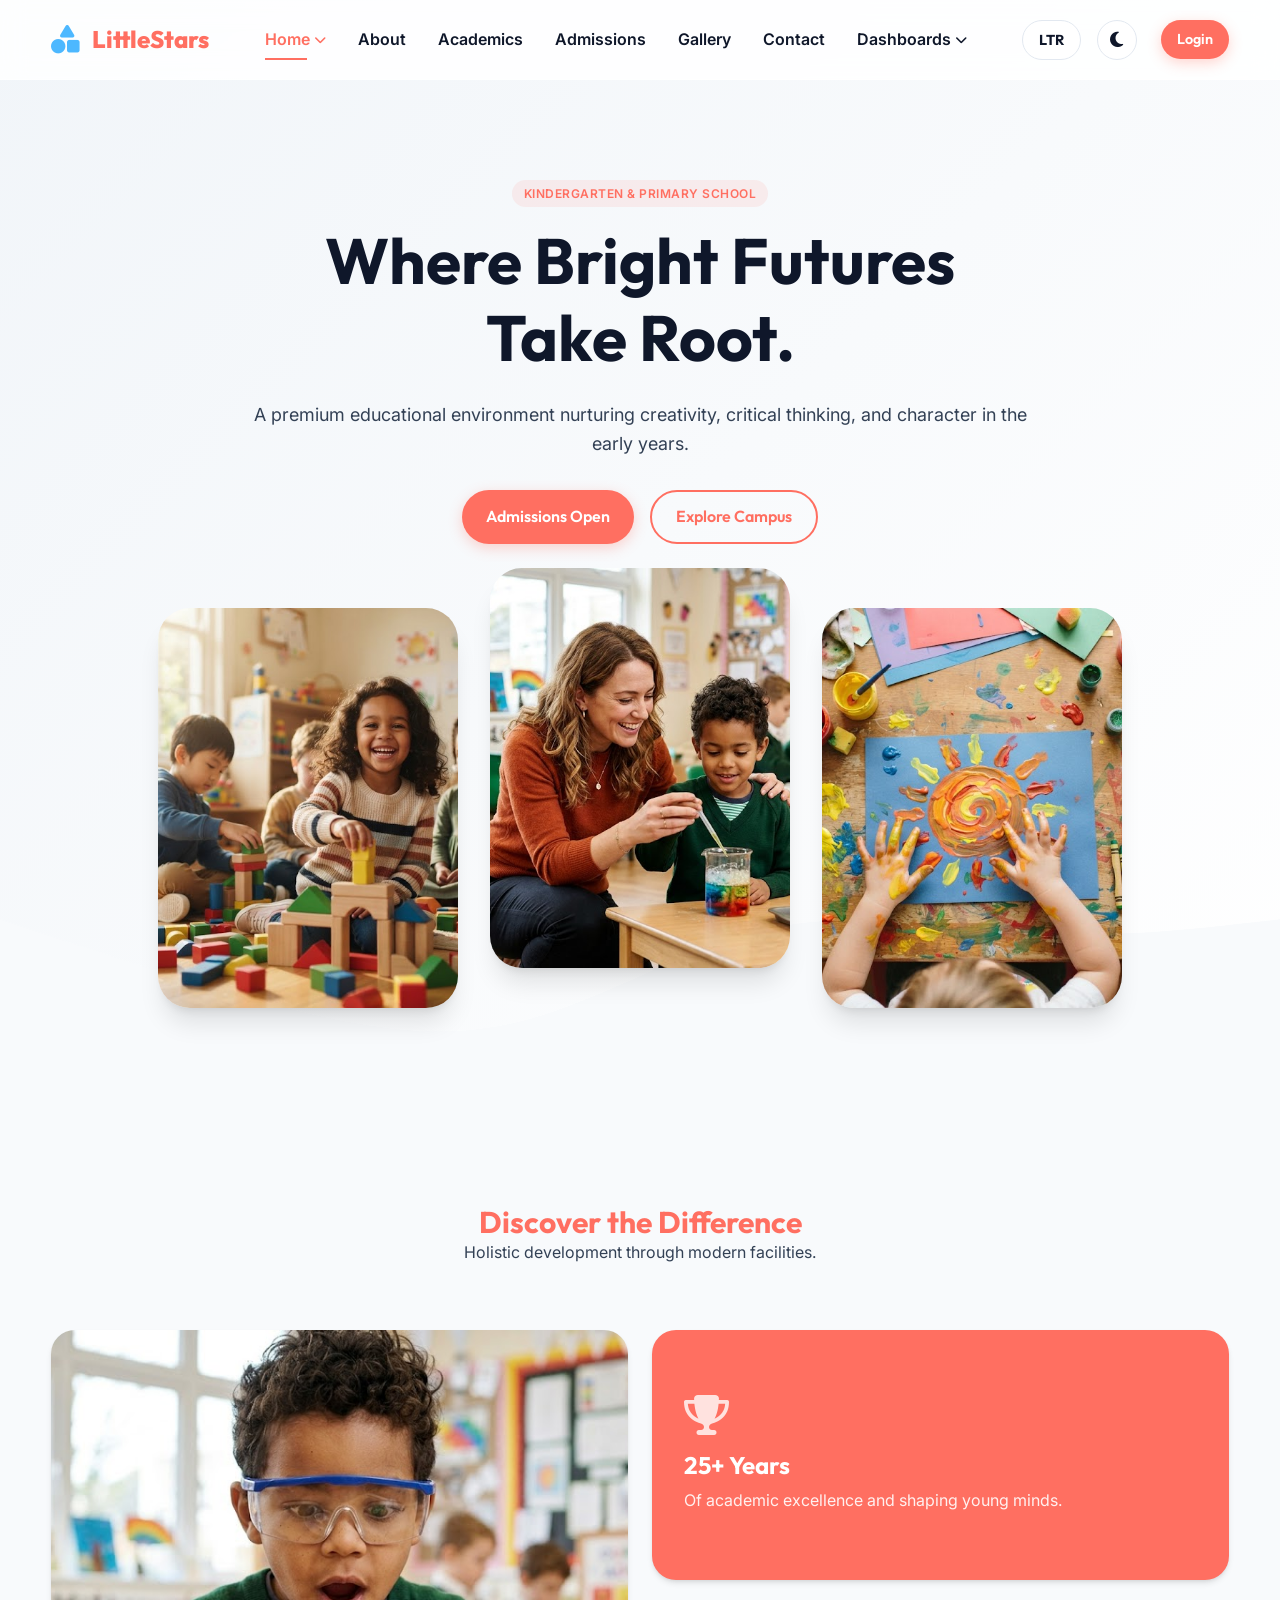
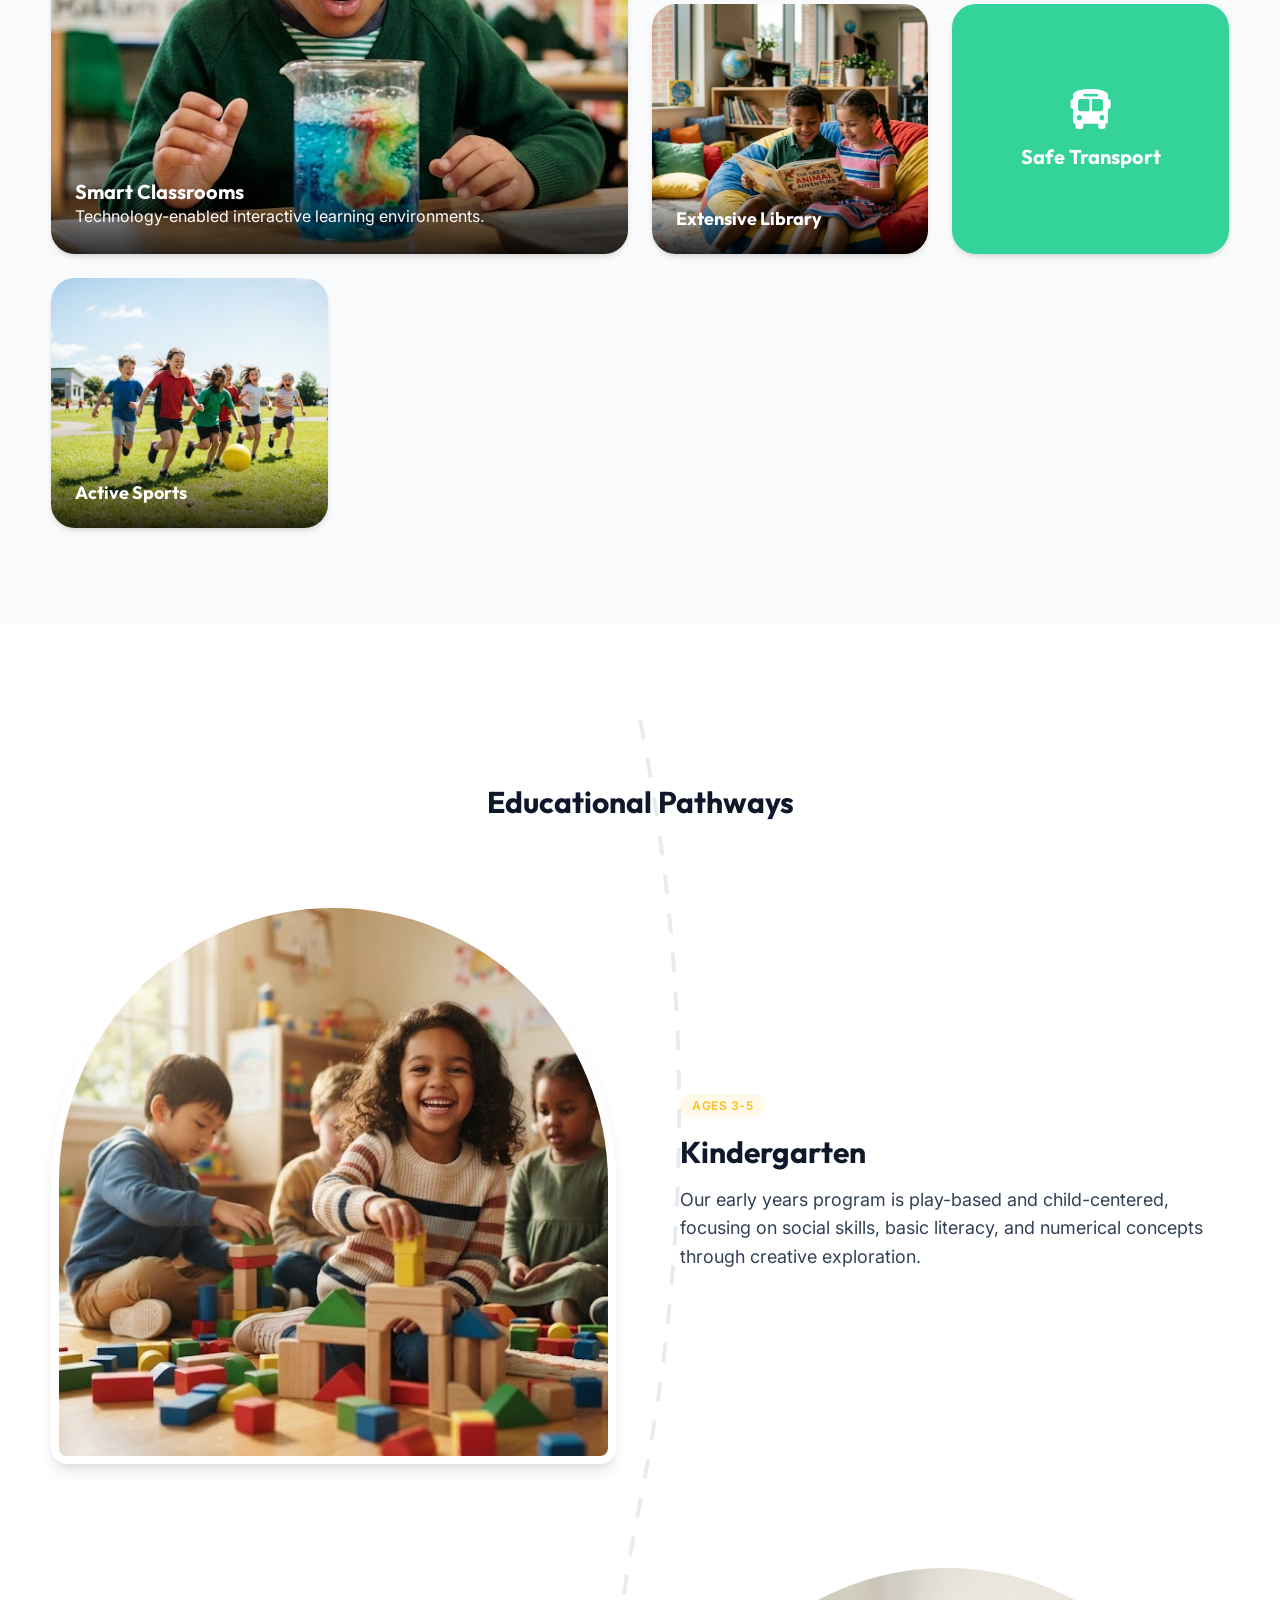
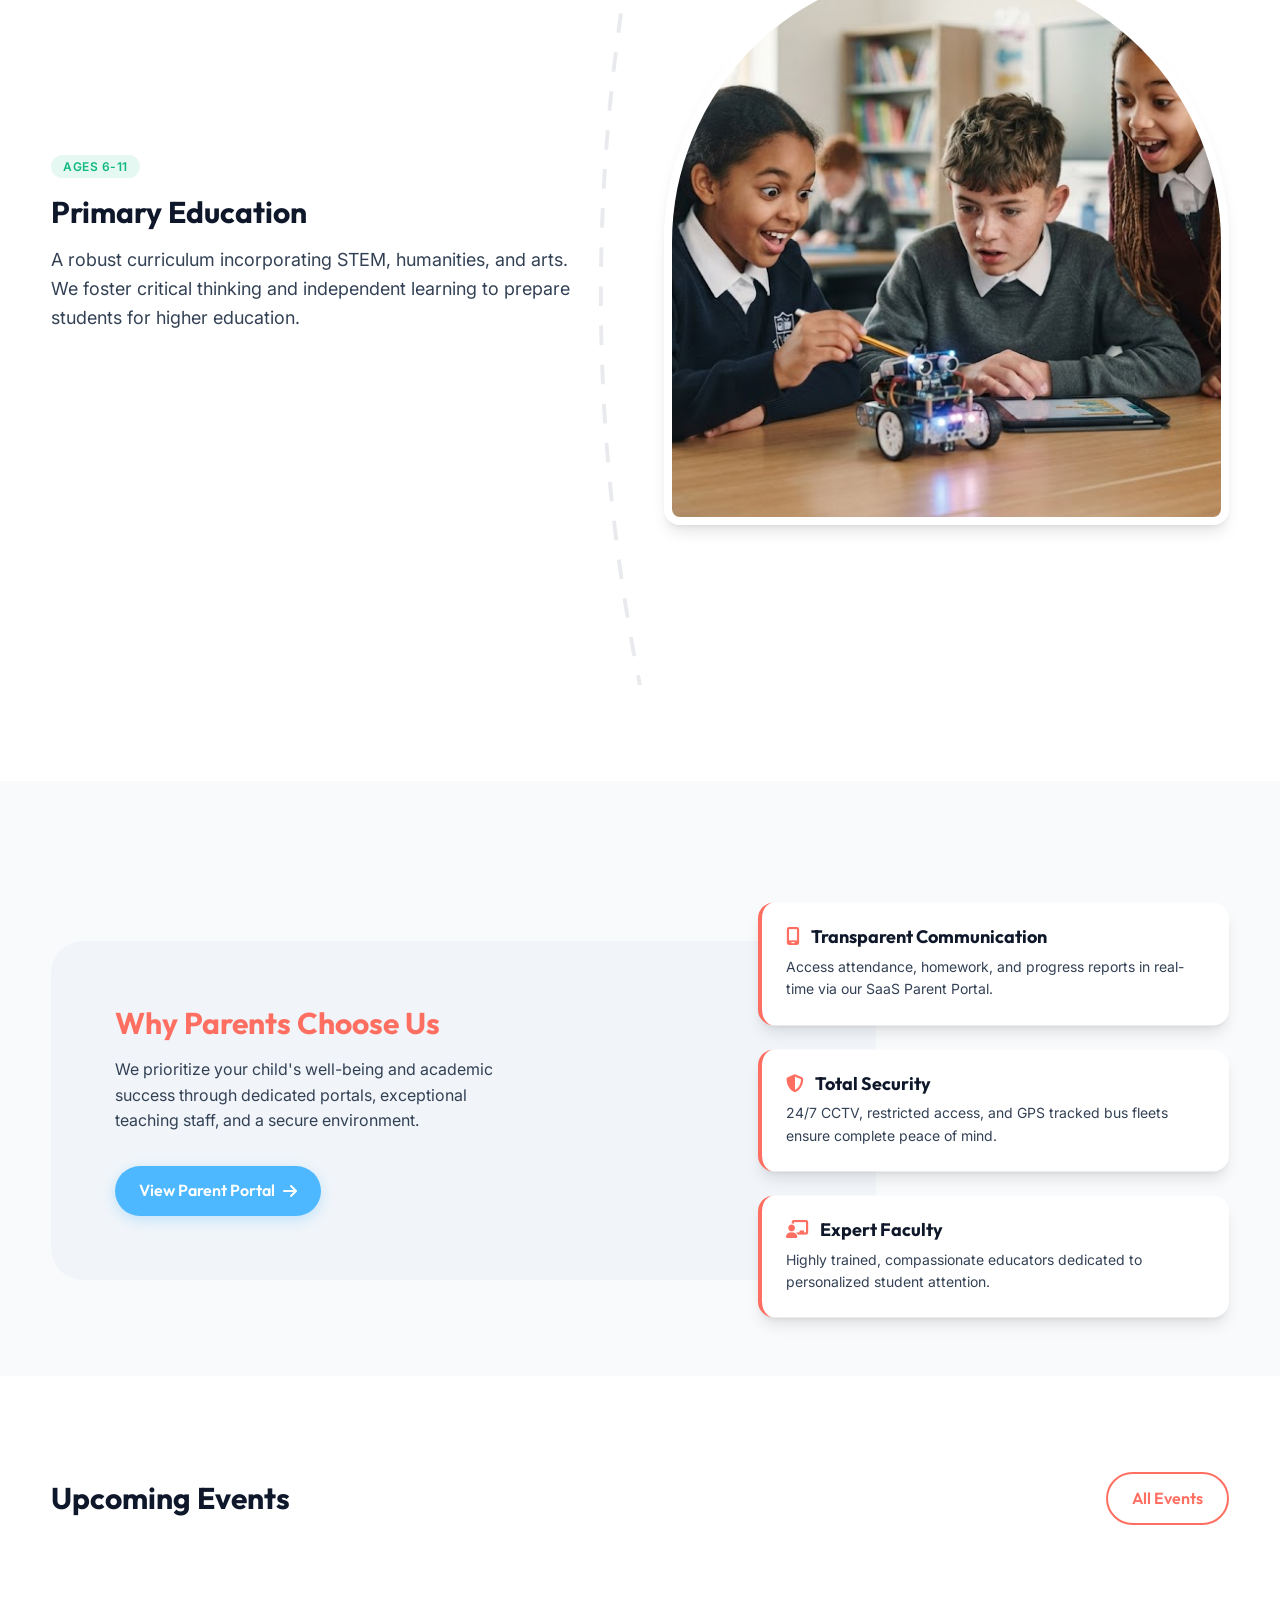
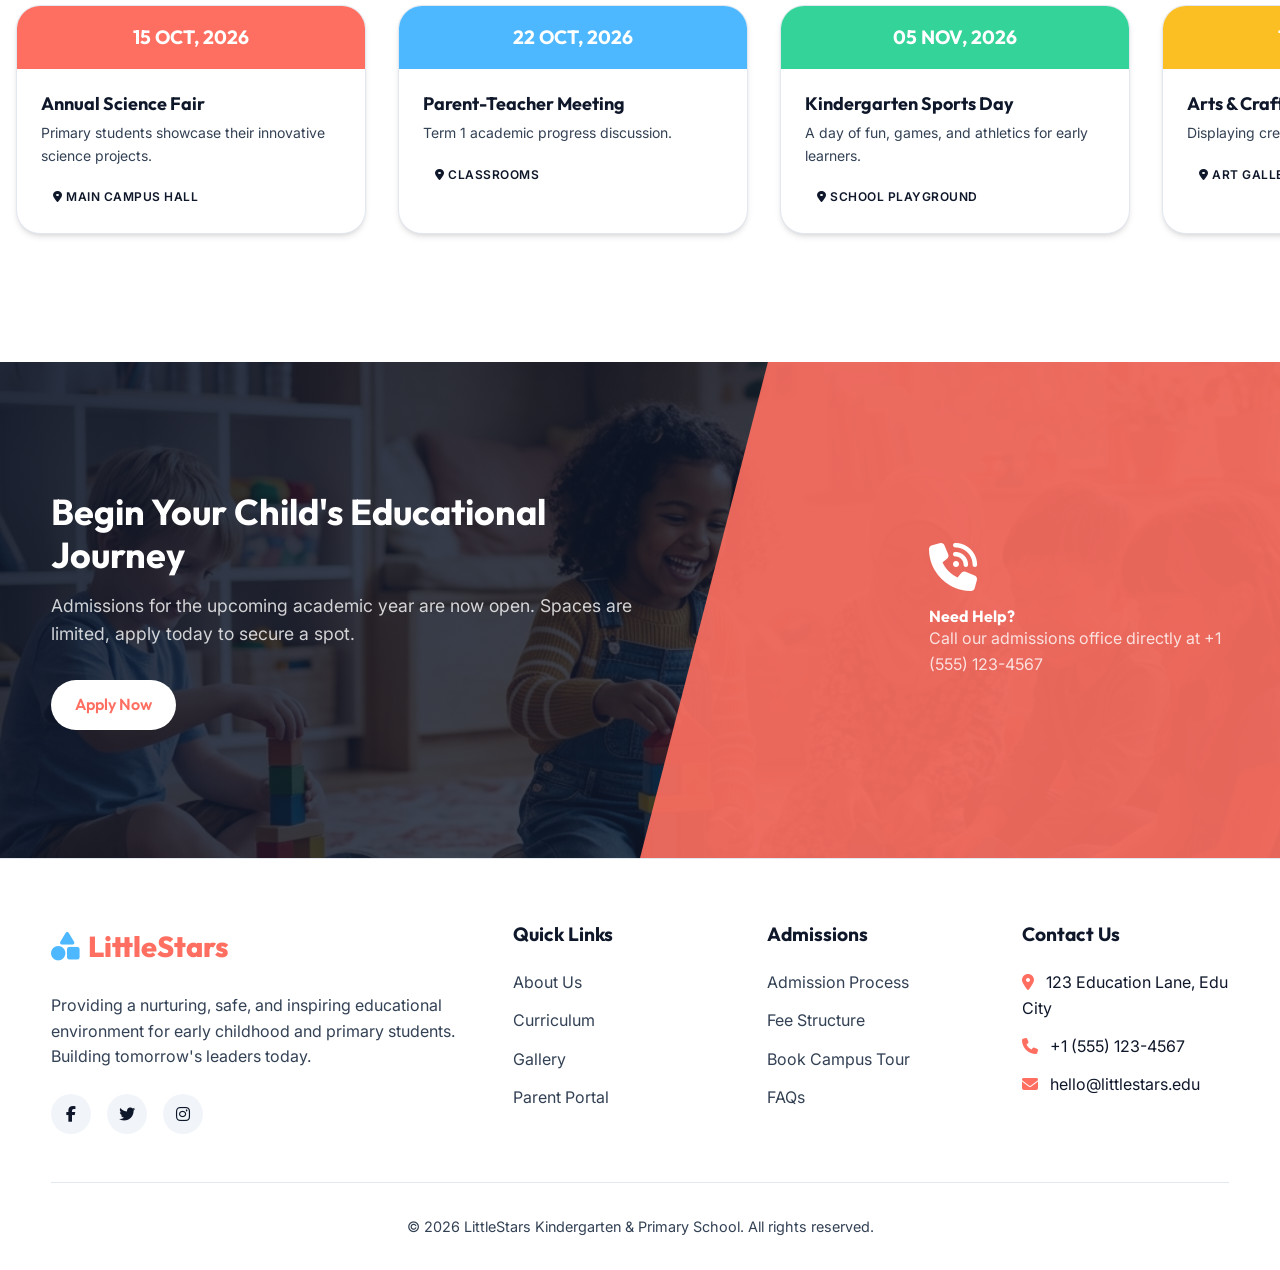
==== index.html @ 3cdfb66b "Initial commit" ====
<!DOCTYPE html>
<html lang="en" dir="ltr">
<head>
    <meta charset="UTF-8">
    <meta name="viewport" content="width=device-width, initial-scale=1.0">
    <title>LittleStars Kindergarten & Primary School</title>
    <link rel="icon" type="image/png" href="images/favicon.png">
    
    <!-- Google Fonts -->
    <link rel="preconnect" href="https://fonts.googleapis.com">
    <link rel="preconnect" href="https://fonts.gstatic.com" crossorigin>
    <link href="https://fonts.googleapis.com/css2?family=Inter:wght@400;500;600&family=Outfit:wght@400;600;700;800&display=swap" rel="stylesheet">
    
    <!-- FontAwesome -->
    <link rel="stylesheet" href="https://cdnjs.cloudflare.com/ajax/libs/font-awesome/6.4.0/css/all.min.css">

    <!-- Custom CSS -->
    <link rel="stylesheet" href="css/style.css">
    
    <style>
        /* index.html Specific Unique Layouts */
        
        /* 1. Curved Layered Hero */
        .idx-hero {
            position: relative; padding: 180px 0 100px;
            background: linear-gradient(135deg, var(--bg-surface-alt) 0%, var(--bg-surface) 100%);
            overflow: hidden;
        }
        .idx-hero-shapes { position: absolute; top: 0; left: 0; width: 100%; height: 100%; z-index: 0; pointer-events: none; }
        .idx-hero-shapes svg { position: absolute; bottom: 0; left: 0; width: 100%; height: auto; transform: translateY(10px); }
        .idx-hero-content { position: relative; z-index: 1; text-align: center; max-width: 800px; margin: 0 auto; }
        .idx-hero-imgs { position: relative; z-index: 1; margin-top: 4rem; display: flex; justify-content: center; gap: 2rem; }
        .idx-hero-img-box { position: relative; width: 300px; height: 400px; border-radius: 2rem; overflow: hidden; box-shadow: var(--shadow-xl); transform: translateY(0); transition: var(--transition-normal); }
        .idx-hero-img-box.up { transform: translateY(-40px); }
        .idx-hero-img-box:hover { transform: translateY(-10px) scale(1.02); z-index: 10; }
        .idx-hero-img-box.up:hover { transform: translateY(-50px) scale(1.02); }
        .idx-hero-img-box img { width: 100%; height: 100%; object-fit: cover; }
        
        /* 2. Bento Grid Highlights */
        .bento-grid {
            display: grid;
            grid-template-columns: repeat(4, 1fr);
            grid-auto-rows: 250px;
            gap: 1.5rem;
        }
        .bento-item { border-radius: 1.5rem; overflow: hidden; position: relative; box-shadow: var(--shadow-md); transition: var(--transition-normal); }
        .bento-item:hover { transform: scale(1.02); box-shadow: var(--shadow-xl); z-index: 2; }
        .bento-item img { width: 100%; height: 100%; object-fit: cover; }
        .bento-content { position: absolute; bottom: 0; left: 0; width: 100%; padding: 1.5rem; background: linear-gradient(transparent, rgba(0,0,0,0.8)); color: white; }
        .bento-content h3 { color: white; }
        .bento-1 { grid-column: span 2; grid-row: span 2; }
        .bento-2 { grid-column: span 2; grid-row: span 1; background: var(--primary); display: flex; flex-direction: column; justify-content: center; padding: 2rem; color: white; }
        .bento-3 { grid-column: span 1; grid-row: span 1; }
        .bento-4 { grid-column: span 1; grid-row: span 1; background: var(--accent); display: flex; align-items: center; justify-content: center; flex-direction: column; color: white; text-align: center; }

        /* 3. Curved Learning Pathway */
        .pathway-container { position: relative; padding: 4rem 0; }
        .pathway-svg { position: absolute; top: 0; left: 50%; transform: translateX(-50%); height: 100%; width: auto; z-index: 0; opacity: 0.1; stroke: var(--text-muted); }
        .path-step { display: flex; align-items: center; gap: 4rem; margin-bottom: 6rem; position: relative; z-index: 1; }
        .path-step:nth-child(even) { flex-direction: row-reverse; }
        .path-img { flex: 1; border-radius: 50% 50% 1rem 1rem; overflow: hidden; border: 8px solid var(--bg-surface); box-shadow: var(--shadow-lg); aspect-ratio: 1; }
        .path-img img { width: 100%; height: 100%; object-fit: cover; }
        .path-text { flex: 1; }

        /* 4. Feature Spotlight (Offset overlapping) */
        .spotlight-wrapper { position: relative; margin-top: 4rem; }
        .spotlight-main { background: var(--bg-surface-alt); border-radius: 2rem; padding: 4rem; width: 70%; }
        [dir="rtl"] .spotlight-main { margin-left: 0; margin-right: auto; }
        .spotlight-cards { position: absolute; top: 50%; right: 0; transform: translateY(-50%); width: 40%; display: flex; flex-direction: column; gap: 1.5rem; }
        [dir="rtl"] .spotlight-cards { right: auto; left: 0; }
        .sp-card { background: var(--bg-surface); padding: 1.5rem; border-radius: 1rem; box-shadow: var(--shadow-lg); border-left: 4px solid var(--primary); }
        [dir="rtl"] .sp-card { border-left: none; border-right: 4px solid var(--primary); }

        /* 5. Horizontal Scrolling Events */
        .scroll-events { display: flex; gap: 2rem; overflow-x: auto; padding: 2rem 1rem; scroll-snap-type: x mandatory; }
        .scroll-events::-webkit-scrollbar { display: none; }
        .event-card { min-width: 350px; scroll-snap-align: center; background: var(--bg-surface); border-radius: 1.5rem; overflow: hidden; box-shadow: var(--shadow-md); border: 1px solid var(--border-color); }
        .event-date { background: var(--primary); color: white; padding: 1rem; text-align: center; font-family: var(--font-heading); font-weight: 700; font-size: 1.2rem; }

        /* 6. Diagonal Admission CTA */
        .diag-cta {
            position: relative; padding: 8rem 0; color: white; overflow: hidden;
            background: url('images/hero_kindergarten.png') center/cover;
        }
        .diag-cta::before {
            content: ''; position: absolute; top: 0; left: 0; width: 100%; height: 100%;
            background: linear-gradient(135deg, rgba(15, 23, 42, 0.9) 0%, rgba(15, 23, 42, 0.7) 100%);
        }
        .diag-shape { position: absolute; top: 0; right: 0; width: 50%; height: 100%; background: var(--primary); clip-path: polygon(20% 0, 100% 0, 100% 100%, 0% 100%); opacity: 0.9; }
        [dir="rtl"] .diag-shape { right: auto; left: 0; clip-path: polygon(0 0, 80% 0, 100% 100%, 0% 100%); }
        .diag-content { position: relative; z-index: 1; max-width: 600px; }

        @media(max-width: 1024px) {
            .bento-grid { grid-template-columns: 1fr 1fr; }
            .spotlight-main { width: 100%; }
            .spotlight-cards { position: relative; width: 100%; transform: none; right: 0; top: 0; margin-top: 2rem; }
            .diag-shape { display: none; }
        }
        @media(max-width: 768px) {
            .idx-hero-imgs { flex-direction: column; align-items: center; }
            .idx-hero-img-box.up { transform: none; }
        }
        @media(max-width: 480px) {
            .bento-grid { display: flex; flex-direction: column; }
            .path-step, .path-step:nth-child(even) { flex-direction: column; }
        }
    </style>
</head>
<body>

    <!-- Accessible Skip Link -->
    <a href="#main-content" class="sr-only focus:not-sr-only" style="position:absolute; top:-1000px; left:-1000px;">Skip to main content</a>

    <!-- Header Navigation -->
    <header class="main-header" role="banner">
        <div class="container">
            <a href="index.html" class="logo" aria-label="LittleStars Home">
                <i class="fa-solid fa-shapes"></i>
                LittleStars
            </a>
            
            <nav role="navigation" aria-label="Main Navigation">
                <ul class="nav-menu">
                    <li class="nav-item">
                        <a href="#" class="nav-link" aria-haspopup="true" aria-expanded="false" aria-current="page">Home <i class="fa-solid fa-chevron-down fa-xs"></i></a>
                        <ul class="dropdown-menu" aria-label="Submenu">
                            <li><a href="index.html" class="dropdown-item">Home 1 - Welcome</a></li>
                            <li><a href="home2.html" class="dropdown-item">Home 2 - Campus Life</a></li>
                        </ul>
                    </li>
                    <li class="nav-item">
                        <a href="about.html" class="nav-link">About</a>
                    </li>
                    <li class="nav-item">
                        <a href="academics.html" class="nav-link">Academics</a>
                    </li>
                    <li class="nav-item">
                        <a href="admissions.html" class="nav-link">Admissions</a>
                    </li>
                    <li class="nav-item">
                        <a href="gallery.html" class="nav-link">Gallery</a>
                    </li>
                    <li class="nav-item">
                        <a href="contact.html" class="nav-link">Contact</a>
                    </li>
                    <li class="nav-item">
                        <a href="#" class="nav-link" aria-haspopup="true" aria-expanded="false">Dashboards <i class="fa-solid fa-chevron-down fa-xs"></i></a>
                        <ul class="dropdown-menu" aria-label="Submenu">
                            <li><a href="dashboard.html" class="dropdown-item">User</a></li>
                            <li><a href="admin.html" class="dropdown-item">Admin</a></li>
                        </ul>
                    </li>
                </ul>
            </nav>

            <div class="header-tools">
                <button class="mobile-menu-toggle tool-btn" aria-label="Toggle Mobile Menu"><i class="fa-solid fa-bars"></i></button>
                <button id="rtlToggle" class="tool-btn lang-toggle" aria-label="Toggle Layout Direction">LTR</button>
                <button id="themeToggle" class="tool-btn" aria-label="Toggle Dark Mode">
                    <i class="fa-solid fa-moon"></i>
                </button>
            
                <a href="login.html" class="btn btn-primary" style="padding: 0.5rem 1rem; font-size: 0.9rem; margin-left: 0.5rem;">Login</a>
            </div>
        </div>
    </header>

    <main id="main-content">
        <!-- 1. Welcome Hero (Curved layered hero) -->
        <section class="idx-hero">
            <div class="idx-hero-shapes">
                <svg viewBox="0 0 1440 320" preserveAspectRatio="none">
                    <path fill="var(--bg-main)" fill-opacity="1" d="M0,96L48,112C96,128,192,160,288,186.7C384,213,480,235,576,213.3C672,192,768,128,864,106.7C960,85,1056,107,1152,112C1248,117,1344,107,1392,101.3L1440,96L1440,320L1392,320C1344,320,1248,320,1152,320C1056,320,960,320,864,320C768,320,672,320,576,320C480,320,384,320,288,320C192,320,96,320,48,320L0,320Z"></path>
                </svg>
            </div>
            
            <div class="container">
                <div class="idx-hero-content reveal">
                    <span class="badge badge-primary" style="margin-bottom:1rem; display:inline-block;">Kindergarten & Primary School</span>
                    <h1 class="text-4xl" style="font-size: 4rem; margin-bottom: 1.5rem;">Where Bright Futures <br> Take Root.</h1>
                    <p class="text-lg text-muted" style="margin-bottom: 2rem;">A premium educational environment nurturing creativity, critical thinking, and character in the early years.</p>
                    <div class="flex justify-center" style="gap: 1rem;">
                        <a href="admissions.html" class="btn btn-primary">Admissions Open</a>
                        <a href="home2.html" class="btn btn-outline">Explore Campus</a>
                    </div>
                </div>

                <div class="idx-hero-imgs">
                    <div class="idx-hero-img-box reveal-left">
                        <img src="images/hero_blocks.jpeg" alt="Happy student studying">
                    </div>
                    <div class="idx-hero-img-box up reveal">
                        <img src="images/teacher_science.jpeg" alt="Teacher interacting with students">
                    </div>
                    <div class="idx-hero-img-box reveal-right">
                        <img src="images/kindergarten_art.jpeg" alt="Children doing arts and crafts">
                    </div>
                </div>
            </div>
        </section>

        <!-- 2. School Highlights (Bento grid) -->
        <section class="section-padding" style="background: var(--bg-main);">
            <div class="container">
                <div class="text-center reveal" style="margin-bottom: 4rem;">
                    <h2 class="text-3xl text-primary">Discover the Difference</h2>
                    <p class="text-muted">Holistic development through modern facilities.</p>
                </div>
                
                <div class="bento-grid">
                    <div class="bento-item bento-1 reveal-left">
                        <img src="images/science_lab.jpeg" alt="Smart Classroom">
                        <div class="bento-content">
                            <h3 class="text-xl">Smart Classrooms</h3>
                            <p>Technology-enabled interactive learning environments.</p>
                        </div>
                    </div>
                    <div class="bento-item bento-2 reveal">
                        <i class="fa-solid fa-trophy" style="font-size: 2.5rem; margin-bottom:1rem; opacity:0.8;"></i>
                        <h3 class="text-2xl font-bold" style="color:white; margin-bottom:0.5rem;"><span class="counter" data-target="25">0</span>+ Years</h3>
                        <p style="opacity:0.9;">Of academic excellence and shaping young minds.</p>
                    </div>
                    <div class="bento-item bento-3 reveal-right">
                        <img src="images/library_reading.jpeg" alt="Library">
                        <div class="bento-content">
                            <h3 class="text-lg">Extensive Library</h3>
                        </div>
                    </div>
                    <div class="bento-item bento-4 reveal">
                        <i class="fa-solid fa-bus" style="font-size: 2.5rem; margin-bottom:1rem;"></i>
                        <h3 class="text-xl" style="color:white;">Safe Transport</h3>
                    </div>
                    <div class="bento-item bento-3 reveal">
                        <img src="images/playground.jpeg" alt="Playground">
                        <div class="bento-content">
                            <h3 class="text-lg">Active Sports</h3>
                        </div>
                    </div>
                </div>
            </div>
        </section>

        <!-- 3. Learning Programs (Curved learning pathway) -->
        <section class="section-padding" style="background: var(--bg-surface);">
            <div class="container pathway-container">
                <svg class="pathway-svg" viewBox="0 0 100 800" preserveAspectRatio="none">
                    <path d="M50,0 Q90,200 50,400 T50,800" fill="none" stroke-width="2" stroke-dasharray="10,10"></path>
                </svg>

                <div class="text-center reveal" style="margin-bottom: 5rem;">
                    <h2 class="text-3xl">Educational Pathways</h2>
                </div>

                <div class="path-step reveal-left">
                    <div class="path-img">
                        <img src="images/hero_blocks.jpeg" alt="Kindergarten">
                    </div>
                    <div class="path-text">
                        <span class="badge badge-warning">Ages 3-5</span>
                        <h3 class="text-3xl" style="margin: 1rem 0;">Kindergarten</h3>
                        <p class="text-muted text-lg">Our early years program is play-based and child-centered, focusing on social skills, basic literacy, and numerical concepts through creative exploration.</p>
                    </div>
                </div>

                <div class="path-step reveal-right">
                    <div class="path-img">
                        <img src="images/robotics.jpeg" alt="Primary School">
                    </div>
                    <div class="path-text">
                        <span class="badge badge-success">Ages 6-11</span>
                        <h3 class="text-3xl" style="margin: 1rem 0;">Primary Education</h3>
                        <p class="text-muted text-lg">A robust curriculum incorporating STEM, humanities, and arts. We foster critical thinking and independent learning to prepare students for higher education.</p>
                    </div>
                </div>
            </div>
        </section>

        <!-- 4. Why Parents Choose Us (Feature spotlight layout) -->
        <section class="section-padding" style="background: var(--bg-main);">
            <div class="container">
                <div class="spotlight-wrapper">
                    <div class="spotlight-main reveal-left">
                        <h2 class="text-3xl text-primary" style="margin-bottom: 1rem;">Why Parents Choose Us</h2>
                        <p class="text-muted" style="max-width: 400px; margin-bottom: 2rem;">We prioritize your child's well-being and academic success through dedicated portals, exceptional teaching staff, and a secure environment.</p>
                        <a href="dashboard.html" class="btn btn-secondary">View Parent Portal <i class="fa-solid fa-arrow-right"></i></a>
                    </div>
                    
                    <div class="spotlight-cards">
                        <div class="sp-card reveal-right" style="transition-delay: 0.1s;">
                            <h4 class="font-bold text-lg"><i class="fa-solid fa-mobile-screen text-primary" style="margin-right: 0.5rem;"></i> Transparent Communication</h4>
                            <p class="text-sm text-muted" style="margin-top: 0.5rem;">Access attendance, homework, and progress reports in real-time via our SaaS Parent Portal.</p>
                        </div>
                        <div class="sp-card reveal-right" style="transition-delay: 0.2s;">
                            <h4 class="font-bold text-lg"><i class="fa-solid fa-shield-halved text-primary" style="margin-right: 0.5rem;"></i> Total Security</h4>
                            <p class="text-sm text-muted" style="margin-top: 0.5rem;">24/7 CCTV, restricted access, and GPS tracked bus fleets ensure complete peace of mind.</p>
                        </div>
                        <div class="sp-card reveal-right" style="transition-delay: 0.3s;">
                            <h4 class="font-bold text-lg"><i class="fa-solid fa-chalkboard-user text-primary" style="margin-right: 0.5rem;"></i> Expert Faculty</h4>
                            <p class="text-sm text-muted" style="margin-top: 0.5rem;">Highly trained, compassionate educators dedicated to personalized student attention.</p>
                        </div>
                    </div>
                </div>
            </div>
        </section>

        <!-- 5. Upcoming Events (Horizontal scrolling) -->
        <section class="section-padding" style="background: var(--bg-surface);">
            <div class="container">
                <div class="flex items-center justify-between reveal" style="margin-bottom: 3rem;">
                    <h2 class="text-3xl">Upcoming Events</h2>
                    <a href="gallery.html" class="btn btn-outline">All Events</a>
                </div>
            </div>
            
            <div class="scroll-events reveal">
                <!-- Event 1 -->
                <div class="event-card">
                    <div class="event-date">15 OCT, 2026</div>
                    <div style="padding: 1.5rem;">
                        <h4 class="text-lg font-bold">Annual Science Fair</h4>
                        <p class="text-sm text-muted" style="margin: 0.5rem 0 1rem;">Primary students showcase their innovative science projects.</p>
                        <span class="badge badge-info"><i class="fa-solid fa-location-dot"></i> Main Campus Hall</span>
                    </div>
                </div>
                <!-- Event 2 -->
                <div class="event-card">
                    <div class="event-date" style="background: var(--secondary);">22 OCT, 2026</div>
                    <div style="padding: 1.5rem;">
                        <h4 class="text-lg font-bold">Parent-Teacher Meeting</h4>
                        <p class="text-sm text-muted" style="margin: 0.5rem 0 1rem;">Term 1 academic progress discussion.</p>
                        <span class="badge badge-info"><i class="fa-solid fa-location-dot"></i> Classrooms</span>
                    </div>
                </div>
                <!-- Event 3 -->
                <div class="event-card">
                    <div class="event-date" style="background: var(--accent);">05 NOV, 2026</div>
                    <div style="padding: 1.5rem;">
                        <h4 class="text-lg font-bold">Kindergarten Sports Day</h4>
                        <p class="text-sm text-muted" style="margin: 0.5rem 0 1rem;">A day of fun, games, and athletics for early learners.</p>
                        <span class="badge badge-info"><i class="fa-solid fa-location-dot"></i> School Playground</span>
                    </div>
                </div>
                <!-- Event 4 -->
                <div class="event-card">
                    <div class="event-date" style="background: var(--warning);">18 NOV, 2026</div>
                    <div style="padding: 1.5rem;">
                        <h4 class="text-lg font-bold">Arts & Crafts Exhibition</h4>
                        <p class="text-sm text-muted" style="margin: 0.5rem 0 1rem;">Displaying creative works from all grades.</p>
                        <span class="badge badge-info"><i class="fa-solid fa-location-dot"></i> Art Gallery</span>
                    </div>
                </div>
            </div>
        </section>

        <!-- 6. Admission CTA (Diagonal split section) -->
        <section class="diag-cta">
            <div class="diag-shape"></div>
            <div class="container" style="display: flex; justify-content: space-between; align-items: center; position:relative; z-index:2;">
                <div class="diag-content reveal-left">
                    <h2 class="text-4xl" style="color:white; margin-bottom: 1rem;">Begin Your Child's Educational Journey</h2>
                    <p style="color: rgba(255,255,255,0.8); font-size: 1.1rem; margin-bottom: 2rem;">Admissions for the upcoming academic year are now open. Spaces are limited, apply today to secure a spot.</p>
                    <a href="admissions.html" class="btn" style="background: white; color: var(--primary);">Apply Now</a>
                </div>
                <div class="reveal-right" style="color:white; max-width:300px;">
                    <i class="fa-solid fa-phone-volume" style="font-size:3rem; margin-bottom:1rem;"></i>
                    <h4 style="color:white;">Need Help?</h4>
                    <p style="opacity:0.8;">Call our admissions office directly at +1 (555) 123-4567</p>
                </div>
            </div>
        </section>
    </main>

    <!-- Footer -->
    <footer class="main-footer" role="contentinfo">
        <div class="container">
            <div class="footer-grid">
                <div class="reveal">
                    <a href="index.html" class="footer-logo">
                        <i class="fa-solid fa-shapes"></i> LittleStars
                    </a>
                    <p class="footer-desc">Providing a nurturing, safe, and inspiring educational environment for early childhood and primary students. Building tomorrow's leaders today.</p>
                    <div class="social-links">
                        <a href="#" aria-label="Facebook"><i class="fa-brands fa-facebook-f"></i></a>
                        <a href="#" aria-label="Twitter"><i class="fa-brands fa-twitter"></i></a>
                        <a href="#" aria-label="Instagram"><i class="fa-brands fa-instagram"></i></a>
                    </div>
                </div>
                <div class="reveal" style="transition-delay: 0.1s;">
                    <h4>Quick Links</h4>
                    <ul class="footer-links">
                        <li><a href="about.html">About Us</a></li>
                        <li><a href="academics.html">Curriculum</a></li>
                        <li><a href="gallery.html">Gallery</a></li>
                        <li><a href="dashboard.html">Parent Portal</a></li>
                    </ul>
                </div>
                <div class="reveal" style="transition-delay: 0.2s;">
                    <h4>Admissions</h4>
                    <ul class="footer-links">
                        <li><a href="admissions.html">Admission Process</a></li>
                        <li><a href="admissions.html#fees">Fee Structure</a></li>
                        <li><a href="home2.html#visit">Book Campus Tour</a></li>
                        <li><a href="contact.html#faq">FAQs</a></li>
                    </ul>
                </div>
                <div class="reveal" style="transition-delay: 0.3s;">
                    <h4>Contact Us</h4>
                    <ul class="footer-links">
                        <li><i class="fa-solid fa-location-dot" style="margin-right: 0.5rem; color:var(--primary);"></i> 123 Education Lane, Edu City</li>
                        <li><i class="fa-solid fa-phone" style="margin-right: 0.5rem; color:var(--primary);"></i> +1 (555) 123-4567</li>
                        <li><i class="fa-solid fa-envelope" style="margin-right: 0.5rem; color:var(--primary);"></i> hello@littlestars.edu</li>
                    </ul>
                </div>
            </div>
            <div class="footer-bottom">
                <p>&copy; 2026 LittleStars Kindergarten & Primary School. All rights reserved.</p>
            </div>
        </div>
    </footer>

    <!-- Back to top button -->
    <button class="back-to-top" id="backToTop" aria-label="Scroll to top"><i class="fa-solid fa-arrow-up"></i></button>

    <script src="js/main.js"></script>
</body>
</html>
---- css/style.css ----
/* ==========================================================================
   Base & Variables
   ========================================================================== */
   :root {
    /* Colors - Light Theme */
    --primary: #FF6F61;      /* Coral */
    --primary-light: #FF8A80;
    --primary-dark: #E55347;
    --secondary: #4DB8FF;    /* Sky Blue */
    --secondary-light: #70C8FF;
    --secondary-dark: #2F9EE8;
    --accent: #34D399;       /* Mint Green */
    --accent-light: #6EE7B7;
    --accent-dark: #10B981;
    --warning: #FBBF24;      /* Soft Yellow */
    --danger: #EF4444;       /* Red */
    --info: #3B82F6;         /* Blue */
    --success: #10B981;      /* Green */
    
    --bg-main: #F8FAFC;      
    --bg-surface: #FFFFFF;      
    --bg-surface-alt: #F1F5F9;
    --text-main: #0F172A;       
    --text-muted: #334155;     
    --border-color: #E2E8F0;
    
    /* Shadows */
    --shadow-sm: 0 1px 2px 0 rgb(0 0 0 / 0.05);
    --shadow-md: 0 4px 6px -1px rgb(0 0 0 / 0.1), 0 2px 4px -2px rgb(0 0 0 / 0.1);
    --shadow-lg: 0 10px 15px -3px rgb(0 0 0 / 0.1), 0 4px 6px -4px rgb(0 0 0 / 0.1);
    --shadow-xl: 0 20px 25px -5px rgb(0 0 0 / 0.1), 0 8px 10px -6px rgb(0 0 0 / 0.1);
    --shadow-float: 0 25px 50px -12px rgb(0 0 0 / 0.25);
    
    /* Glassmorphism */
    --glass-bg: rgba(255, 255, 255, 0.85);
    --glass-border: rgba(255, 255, 255, 0.4);
  
    /* Typography */
    --font-heading: 'Outfit', sans-serif;
    --font-body: 'Inter', sans-serif;
    
    /* Animation */
    --transition-fast: all 0.2s ease;
    --transition-normal: all 0.3s cubic-bezier(0.4, 0, 0.2, 1);
    --transition-slow: all 0.5s cubic-bezier(0.4, 0, 0.2, 1);
    
    /* Layout */
    --sidebar-width: 280px;
    --header-height: 80px;
    --dashboard-header-height: 70px;
    --container-max: 1280px;
  }
  
  [data-theme="dark"] {
    --primary: #FF8A80;
    --primary-light: #FFAB91;
    --primary-dark: #FF5252;
    --secondary: #70C8FF;
    --secondary-light: #94D8FF;
    --secondary-dark: #3F90E0;
    --accent: #6EE7B7;
    --accent-light: #A7F3D0;
    --accent-dark: #059669;
    --warning: #FCD34D;
    
    --bg-main: #0F172A;           
    --bg-surface: #1E293B;      
    --bg-surface-alt: #334155;
    --text-main: #F8FAFC;       
    --text-muted: #94A3B8;     
    --border-color: #475569;
    
    --shadow-sm: 0 1px 2px 0 rgb(0 0 0 / 0.3);
    --shadow-md: 0 4px 6px -1px rgb(0 0 0 / 0.4);
    --shadow-lg: 0 10px 15px -3px rgb(0 0 0 / 0.5);
    --shadow-xl: 0 20px 25px -5px rgb(0 0 0 / 0.6);
    --shadow-float: 0 25px 50px -12px rgb(0 0 0 / 0.7);
    
    --glass-bg: rgba(30, 41, 59, 0.85);
    --glass-border: rgba(255, 255, 255, 0.1);
  }
  
  /* Reset */
  * { margin: 0; padding: 0; box-sizing: border-box; }
  html { scroll-behavior: smooth; overflow-x: hidden; }
  body {
    font-family: var(--font-body);
    background-color: var(--bg-main);
    color: var(--text-main);
    line-height: 1.6;
    transition: background-color 0.3s, color 0.3s;
    overflow-x: hidden;
  }
  h1, h2, h3, h4, h5, h6 { font-family: var(--font-heading); font-weight: 700; color: var(--text-main); line-height: 1.2; }
  a { text-decoration: none; color: inherit; transition: var(--transition-normal); }
  ul { list-style: none; }
  img { max-width: 100%; height: auto; display: block; }
  button, input, select, textarea { font-family: inherit; }
  
  /* Focus States for A11y */
  :focus-visible { outline: 2px solid var(--primary); outline-offset: 2px; }
  
  /* ==========================================================================
     Layout & Utilities
     ========================================================================== */
  .container { width: 92%; max-width: var(--container-max); margin: 0 auto; }
  .section-padding { padding: 6rem 0; }
  .grid { display: grid; gap: 2rem; }
  .flex { display: flex; }
  .flex-col { flex-direction: column; }
  .items-center { align-items: center; }
  .justify-between { justify-content: space-between; }
  .justify-center { justify-content: center; }
  .text-center { text-align: center; }
  
  /* Typography Utilities */
  .text-primary { color: var(--primary); }
  .text-secondary { color: var(--secondary); }
  .text-muted { color: var(--text-muted); }
  .font-heading { font-family: var(--font-heading); }
  .font-bold { font-weight: 700; }
  .text-sm { font-size: 0.875rem; }
  .text-lg { font-size: 1.125rem; }
  .text-xl { font-size: 1.25rem; }
  .text-2xl { font-size: 1.5rem; }
  .text-3xl { font-size: 1.875rem; }
  .text-4xl { font-size: 2.25rem; }
  
  /* Buttons */
  .btn {
    display: inline-flex; align-items: center; justify-content: center;
    padding: 0.75rem 1.5rem; border-radius: 9999px;
    font-family: var(--font-heading); font-weight: 600; cursor: pointer;
    transition: var(--transition-normal); border: none; gap: 0.5rem;
  }
  .btn-primary { background: var(--primary); color: white; box-shadow: 0 4px 14px rgba(255, 111, 97, 0.3); }
  .btn-primary:hover { transform: translateY(-2px); box-shadow: 0 6px 20px rgba(255, 111, 97, 0.5); filter: brightness(1.1); }
  .btn-secondary { background: var(--secondary); color: white; box-shadow: 0 4px 14px rgba(77, 184, 255, 0.3); }
  .btn-secondary:hover { transform: translateY(-2px); box-shadow: 0 6px 20px rgba(77, 184, 255, 0.5); filter: brightness(1.1); }
  .btn-outline { background: transparent; border: 2px solid var(--primary); color: var(--primary); }
  .btn-outline:hover { background: var(--primary); color: white; }
  
  /* Badges */
  .badge { padding: 0.25rem 0.75rem; border-radius: 9999px; font-size: 0.75rem; font-weight: 600; text-transform: uppercase; letter-spacing: 0.5px; }
  .badge-success { background: rgba(16, 185, 129, 0.1); color: var(--success); }
  .badge-warning { background: rgba(251, 191, 36, 0.1); color: var(--warning); }
  .badge-danger { background: rgba(239, 68, 68, 0.1); color: var(--danger); }
  .badge-primary { background: rgba(255, 111, 97, 0.1); color: var(--primary); }
  
  /* Cards */
  .card {
    background: var(--bg-surface); border-radius: 1.25rem;
    padding: 1.5rem; box-shadow: var(--shadow-sm);
    border: 1px solid var(--border-color);
    transition: var(--transition-normal);
  }
  .card-hover:hover { transform: translateY(-5px); box-shadow: var(--shadow-md); }
  
  /* Animations */
  .reveal { opacity: 0; transform: translateY(30px); transition: var(--transition-slow); }
  .reveal.active { opacity: 1; transform: translateY(0); }
  .reveal-left { opacity: 0; transform: translateX(-30px); transition: var(--transition-slow); }
  .reveal-left.active { opacity: 1; transform: translateX(0); }
  .reveal-right { opacity: 0; transform: translateX(30px); transition: var(--transition-slow); }
  .reveal-right.active { opacity: 1; transform: translateX(0); }
  
  /* Scroll to top */
  .back-to-top {
    position: fixed; bottom: 2rem; right: 2rem; width: 50px; height: 50px;
    background: var(--primary); color: white; border-radius: 50%;
    display: flex; align-items: center; justify-content: center;
    box-shadow: var(--shadow-lg); cursor: pointer; z-index: 999;
    opacity: 0; visibility: hidden; transition: var(--transition-normal);
    border: none;
  }
  .back-to-top.visible { opacity: 1; visibility: visible; }
  .back-to-top:hover { transform: translateY(-5px); }
  [dir="rtl"] .back-to-top { right: auto; left: 2rem; }
  
  /* ==========================================================================
     Public Site Header & Navigation
     ========================================================================== */
  .main-header {
    position: fixed; top: 0; width: 100%; z-index: 1000;
    background: var(--glass-bg); backdrop-filter: blur(12px); -webkit-backdrop-filter: blur(12px);
    border-bottom: 1px solid var(--glass-border); transition: var(--transition-normal);
    height: var(--header-height);
  }
  .main-header .container { display: flex; justify-content: space-between; align-items: center; height: 100%; }
  
  .logo { display: flex; align-items: center; gap: 0.75rem; font-family: var(--font-heading); font-size: 1.5rem; font-weight: 800; color: var(--primary); }
  .logo i { font-size: 1.8rem; color: var(--secondary); }
  
  .nav-menu { display: flex; gap: 2rem; align-items: center; }
  .nav-item { position: relative; }
  .nav-link { position: relative; font-weight: 600; color: var(--text-main); display: flex; align-items: center; gap: 0.25rem; padding: 0.5rem 0; text-decoration: none; }
  .nav-link::after { content: ''; position: absolute; bottom: 0; left: 0; width: 0; height: 2px; background: var(--primary); transition: width 0.3s ease; }
  .nav-link:hover, .nav-link.active { color: var(--primary); }
  .nav-link:not(:has(i)):hover::after, .nav-link:not(:has(i)).active::after { width: 100%; }
  .nav-link:has(i):hover::after, .nav-link:has(i).active::after { width: calc(100% - 1.15rem); }
  
  /* Dropdowns */
  .dropdown-menu {
    position: absolute; top: 100%; left: 0; min-width: 200px;
    background: var(--bg-surface); border-radius: 0.75rem; box-shadow: var(--shadow-lg);
    padding: 0.5rem 0; opacity: 0; visibility: hidden; transform: translateY(10px);
    transition: var(--transition-fast); border: 1px solid var(--border-color); z-index: 100;
  }
  [dir="rtl"] .dropdown-menu { left: auto; right: 0; }
  .nav-item:hover .dropdown-menu { opacity: 1; visibility: visible; transform: translateY(0); }
  .dropdown-item { display: block; padding: 0.75rem 1.5rem; color: var(--text-muted); font-weight: 500; transition: var(--transition-fast); }
  .dropdown-item:hover, .dropdown-item.active { background-color: var(--bg-main); color: var(--primary); padding-left: 2rem; }
  [dir="rtl"] .dropdown-item:hover, [dir="rtl"] .dropdown-item.active { padding-left: 1.5rem; padding-right: 2rem; }
  
  .header-tools { display: flex; align-items: center; gap: 1rem; }
  .tool-btn {
    background: var(--bg-surface); border: 1px solid var(--border-color); color: var(--text-main);
    width: 40px; height: 40px; border-radius: 50%; display: flex; align-items: center; justify-content: center;
    cursor: pointer; transition: var(--transition-normal); font-size: 1.1rem;
  }
  .tool-btn:hover { background: var(--bg-main); color: var(--primary); transform: rotate(15deg); }
  .lang-toggle { width: auto; padding: 0 1rem; border-radius: 20px; font-family: var(--font-heading); font-weight: 700; font-size: 0.9rem; }
  .lang-toggle:hover { transform: translateY(-2px) rotate(0); }
  .mobile-menu-toggle { display: none; }
  
  /* ==========================================================================
     SaaS Dashboard Shell (Parent Portal & Admin ERP)
     ========================================================================== */
  .dashboard-body {
    background: var(--bg-surface-alt);
    overflow-x: hidden;
  }
  
  .sidebar {
    position: fixed; top: 0; left: 0; bottom: 0; width: var(--sidebar-width);
    background: var(--bg-surface); border-right: 1px solid var(--border-color);
    z-index: 1100; transition: var(--transition-normal);
    display: flex; flex-direction: column;
  }
  [dir="rtl"] .sidebar { left: auto; right: 0; border-right: none; border-left: 1px solid var(--border-color); }
  
  .sidebar-header {
    height: var(--dashboard-header-height); display: flex; align-items: center; justify-content: space-between;
    padding: 0 1.5rem; border-bottom: 1px solid var(--border-color);
  }
  .sidebar-close { background: none; border: none; font-size: 1.5rem; color: var(--text-muted); cursor: pointer; display: none; }
  
  .sidebar-menu { flex: 1; overflow-y: auto; padding: 1.5rem 1rem; }
  .sidebar-menu::-webkit-scrollbar { width: 4px; }
  .sidebar-menu::-webkit-scrollbar-thumb { background: var(--border-color); border-radius: 4px; }
  
  .menu-group { font-size: 0.75rem; text-transform: uppercase; letter-spacing: 1px; color: var(--text-muted); font-weight: 700; margin-bottom: 0.75rem; margin-top: 1.5rem; padding-left: 1rem; }
  [dir="rtl"] .menu-group { padding-left: 0; padding-right: 1rem; }
  .menu-group:first-child { margin-top: 0; }
  
  .menu-link {
    display: flex; align-items: center; gap: 1rem; padding: 0.75rem 1rem;
    border-radius: 0.5rem; color: var(--text-muted); font-weight: 500;
    transition: var(--transition-fast); margin-bottom: 0.25rem;
  }
  .menu-link i { font-size: 1.25rem; width: 24px; text-align: center; }
  .menu-link:hover, .menu-link.active { background: rgba(255, 111, 97, 0.1); color: var(--primary); }
  .menu-link.active i { color: var(--primary); }
  
  .dashboard-wrapper {
    margin-left: var(--sidebar-width);
    min-height: 100vh;
    display: flex; flex-direction: column;
    transition: var(--transition-normal);
  }
  [dir="rtl"] .dashboard-wrapper { margin-left: 0; margin-right: var(--sidebar-width); }
  
  .dashboard-header {
    height: var(--dashboard-header-height); background: var(--glass-bg); backdrop-filter: blur(12px);
    border-bottom: 1px solid var(--border-color); position: sticky; top: 0; z-index: 1000;
    display: flex; align-items: center; justify-content: space-between; padding: 0 2rem;
  }
  
  .header-left { display: flex; align-items: center; gap: 1.5rem; }
  .sidebar-toggle { background: transparent; border: none; font-size: 1.25rem; color: var(--text-main); cursor: pointer; }
  @media (min-width: 1025px) { .sidebar-toggle { display: none; } }
  .breadcrumbs { display: flex; align-items: center; gap: 0.5rem; font-size: 0.9rem; color: var(--text-muted); font-weight: 500; }
  .breadcrumbs span.active { color: var(--primary); font-weight: 600; }
  
  .header-right { display: flex; align-items: center; gap: 1rem; }
  .search-bar { position: relative; }
  .search-bar input {
    background: var(--bg-surface-alt); border: 1px solid var(--border-color);
    padding: 0.5rem 1rem 0.5rem 2.5rem; border-radius: 9999px; color: var(--text-main);
    width: 250px; transition: var(--transition-normal);
  }
  .search-bar input:focus { width: 300px; outline: none; border-color: var(--primary); }
  .search-bar i { position: absolute; left: 1rem; top: 50%; transform: translateY(-50%); color: var(--text-muted); }
  [dir="rtl"] .search-bar input { padding: 0.5rem 2.5rem 0.5rem 1rem; }
  [dir="rtl"] .search-bar i { left: auto; right: 1rem; }
  
  .profile-dropdown { display: flex; align-items: center; gap: 0.75rem; cursor: pointer; padding: 0.25rem; border-radius: 9999px; border: 1px solid transparent; transition: var(--transition-fast); }
  .profile-dropdown:hover { background: var(--bg-surface-alt); border-color: var(--border-color); }
  .profile-img { width: 36px; height: 36px; border-radius: 50%; object-fit: cover; }
  .profile-info { display: flex; flex-direction: column; }
  .profile-name { font-size: 0.85rem; font-weight: 600; color: var(--text-main); }
  .profile-role { font-size: 0.75rem; color: var(--text-muted); }
  
  .dashboard-content { padding: 2rem; flex: 1; }
  
  .dashboard-section {
    margin-bottom: 4rem; scroll-margin-top: calc(var(--dashboard-header-height) + 2rem);
  }
  .ds-header { margin-bottom: 1.5rem; display: flex; justify-content: space-between; align-items: flex-end; }
  .ds-title { font-size: 1.5rem; font-family: var(--font-heading); color: var(--text-main); }
  .ds-desc { color: var(--text-muted); font-size: 0.9rem; }
  
  /* Dashboard specific responsive */
  @media (max-width: 1024px) {
    .sidebar { transform: translateX(-100%); }
    [dir="rtl"] .sidebar { transform: translateX(100%); }
    .sidebar.open { transform: translateX(0); }
    .dashboard-wrapper { margin-left: 0 !important; margin-right: 0 !important; }
  }
  
  /* ==========================================================================
     SaaS UI Components
     ========================================================================== */
  
  /* KPI Widgets */
  .kpi-grid { display: grid; grid-template-columns: repeat(auto-fit, minmax(240px, 1fr)); gap: 1.5rem; }
  .kpi-card { display: flex; align-items: center; gap: 1.5rem; }
  .kpi-icon { width: 60px; height: 60px; border-radius: 1rem; display: flex; align-items: center; justify-content: center; font-size: 1.8rem; }
  .kpi-icon.primary { background: rgba(255, 111, 97, 0.1); color: var(--primary); }
  .kpi-icon.secondary { background: rgba(77, 184, 255, 0.1); color: var(--secondary); }
  .kpi-icon.success { background: rgba(16, 185, 129, 0.1); color: var(--success); }
  .kpi-icon.warning { background: rgba(251, 191, 36, 0.1); color: var(--warning); }
  .kpi-info h4 { font-size: 2rem; margin-bottom: 0.2rem; }
  .kpi-info p { color: var(--text-muted); font-size: 0.9rem; font-weight: 500; }
  .kpi-trend { font-size: 0.8rem; font-weight: 600; display: flex; align-items: center; gap: 0.25rem; margin-top: 0.5rem; }
  .kpi-trend.up { color: var(--success); }
  .kpi-trend.down { color: var(--danger); }
  
  /* Snapshot Widget */
  .snapshot-panel {
    background: linear-gradient(135deg, var(--primary) 0%, var(--warning) 100%);
    border-radius: 1.5rem; padding: 2rem; color: white; display: flex; align-items: center; gap: 2rem;
    box-shadow: var(--shadow-lg); position: relative; overflow: hidden;
  }
  .snapshot-panel::before { content: ''; position: absolute; top: 0; left: 0; width: 100%; height: 100%; background: url('https://www.transparenttextures.com/patterns/cubes.png'); opacity: 0.1; }
  .snapshot-profile { display: flex; flex-direction: column; align-items: center; gap: 1rem; z-index: 1; }
  .snapshot-profile img { width: 100px; height: 100px; border-radius: 50%; border: 4px solid rgba(255,255,255,0.3); object-fit: cover; }
  .snapshot-details { z-index: 1; flex: 1; display: grid; grid-template-columns: repeat(auto-fit, minmax(180px, 1fr)); gap: 1rem; }
  .snap-item { background: rgba(255,255,255,0.2); backdrop-filter: blur(5px); padding: 1rem; border-radius: 1rem; border: 1px solid rgba(255,255,255,0.1); }
  .snap-item span { display: block; font-size: 0.75rem; text-transform: uppercase; letter-spacing: 1px; margin-bottom: 0.25rem; opacity: 0.8; }
  .snap-item h5 { font-size: 1.1rem; color: white; font-family: var(--font-body); }
  
  /* Kanban Board */
  .kanban-board { display: flex; gap: 1.5rem; overflow-x: auto; padding-bottom: 1rem; }
  .kanban-board::-webkit-scrollbar { height: 6px; }
  .kanban-board::-webkit-scrollbar-thumb { background: var(--border-color); border-radius: 6px; }
  .kanban-col { background: var(--bg-surface-alt); border-radius: 1rem; min-width: 300px; flex: 1; padding: 1rem; display: flex; flex-direction: column; gap: 1rem; }
  .kanban-header { display: flex; justify-content: space-between; align-items: center; font-weight: 600; padding-bottom: 0.5rem; border-bottom: 2px solid var(--border-color); }
  .kanban-card { background: var(--bg-surface); padding: 1rem; border-radius: 0.75rem; box-shadow: var(--shadow-sm); cursor: grab; border: 1px solid var(--border-color); }
  .kanban-card h4 { font-size: 1rem; margin-bottom: 0.5rem; }
  .kanban-meta { display: flex; justify-content: space-between; align-items: center; font-size: 0.8rem; color: var(--text-muted); margin-top: 1rem; }
  
  /* Heatmap / Calendar Layouts */
  .heatmap-grid { display: grid; grid-template-columns: repeat(auto-fill, minmax(30px, 1fr)); gap: 4px; }
  .hm-cell { aspect-ratio: 1; border-radius: 4px; background: var(--bg-surface-alt); cursor: pointer; position: relative; transition: var(--transition-fast); }
  .hm-cell:hover { transform: scale(1.2); z-index: 10; box-shadow: var(--shadow-md); }
  .hm-level-1 { background: rgba(16, 185, 129, 0.2); }
  .hm-level-2 { background: rgba(16, 185, 129, 0.5); }
  .hm-level-3 { background: rgba(16, 185, 129, 0.8); }
  .hm-level-4 { background: var(--success); }
  
  /* Data Tables */
  .data-table-wrapper { overflow-x: auto; background: var(--bg-surface); border-radius: 1rem; border: 1px solid var(--border-color); }
  .data-table { width: 100%; border-collapse: collapse; text-align: left; }
  [dir="rtl"] .data-table { text-align: right; }
  .data-table th { padding: 1rem 1.5rem; font-weight: 600; color: var(--text-muted); border-bottom: 1px solid var(--border-color); background: var(--bg-surface-alt); text-transform: uppercase; font-size: 0.75rem; letter-spacing: 1px; }
  .data-table td { padding: 1rem 1.5rem; border-bottom: 1px solid var(--border-color); font-size: 0.9rem; }
  .data-table tbody tr:hover { background: var(--bg-main); }
  
  /* Progress Rings */
  .progress-ring-container { display: flex; flex-direction: column; align-items: center; gap: 1rem; }
  .circular-chart { display: block; margin: 0 auto; max-width: 80%; max-height: 250px; }
  .circle-bg { fill: none; stroke: var(--bg-surface-alt); stroke-width: 3.8; }
  .circle { fill: none; stroke-width: 2.8; stroke-linecap: round; animation: progress 1s ease-out forwards; }
  @keyframes progress { 0% { stroke-dasharray: 0 100; } }
  .percentage { fill: var(--text-main); font-family: var(--font-heading); font-size: 0.5em; text-anchor: middle; font-weight: bold; }
  
  /* Timeline */
  .timeline { position: relative; padding-left: 2rem; margin: 1rem 0; }
  [dir="rtl"] .timeline { padding-left: 0; padding-right: 2rem; }
  .timeline::before { content: ''; position: absolute; left: 0; top: 0; bottom: 0; width: 2px; background: var(--border-color); }
  [dir="rtl"] .timeline::before { left: auto; right: 0; }
  .tl-item { position: relative; margin-bottom: 2rem; }
  .tl-dot { position: absolute; left: -2.35rem; top: 0; width: 16px; height: 16px; border-radius: 50%; background: var(--primary); border: 4px solid var(--bg-surface); }
  [dir="rtl"] .tl-dot { left: auto; right: -2.35rem; }
  .tl-content { background: var(--bg-surface); padding: 1.5rem; border-radius: 1rem; border: 1px solid var(--border-color); box-shadow: var(--shadow-sm); }
  .tl-time { font-size: 0.8rem; color: var(--text-muted); font-weight: 600; margin-bottom: 0.5rem; display: block; }
  
  /* Quick Actions Panel */
  .quick-actions { display: grid; grid-template-columns: repeat(auto-fit, minmax(120px, 1fr)); gap: 1rem; }
  .qa-btn {
    display: flex; flex-direction: column; align-items: center; gap: 0.75rem;
    padding: 1.5rem 1rem; background: var(--bg-surface); border: 1px solid var(--border-color);
    border-radius: 1rem; color: var(--text-main); font-weight: 500; cursor: pointer; transition: var(--transition-normal);
  }
  .qa-btn i { font-size: 1.5rem; color: var(--secondary); padding: 1rem; background: rgba(77, 184, 255, 0.1); border-radius: 50%; }
  .qa-btn:hover { transform: translateY(-5px); box-shadow: var(--shadow-md); border-color: var(--secondary); }
  
  /* Footer */
  .main-footer { background: var(--bg-surface); border-top: 1px solid var(--border-color); padding: 4rem 0 2rem; }
  .footer-grid { display: grid; grid-template-columns: 2fr 1fr 1fr 1fr; gap: 3rem; margin-bottom: 3rem; }
  .footer-logo { font-family: var(--font-heading); font-size: 1.8rem; font-weight: 800; color: var(--primary); display: flex; align-items: center; gap: 0.5rem; margin-bottom: 1.5rem; }
  .footer-logo i { color: var(--secondary); }
  .footer-desc { color: var(--text-muted); margin-bottom: 1.5rem; }
  .social-links { display: flex; gap: 1rem; }
  .social-links a { width: 40px; height: 40px; border-radius: 50%; background: var(--bg-surface-alt); display: flex; align-items: center; justify-content: center; color: var(--text-main); }
  .social-links a:hover { background: var(--primary); color: white; transform: translateY(-3px); }
  .main-footer h4 { font-size: 1.2rem; margin-bottom: 1.5rem; }
  .footer-links li { margin-bottom: 0.8rem; }
  .footer-links a { color: var(--text-muted); }
  .footer-links a:hover { color: var(--primary); }
  .footer-bottom { text-align: center; padding-top: 2rem; border-top: 1px solid var(--border-color); color: var(--text-muted); font-size: 0.9rem; }
  
  /* Responsive Breakpoints */
  @media (max-width: 1024px) {
    .footer-grid { grid-template-columns: 1fr 1fr; }
    .nav-menu {
      position: absolute; top: var(--header-height); left: 0; right: 0;
      background: var(--bg-surface); padding: 1.5rem; flex-direction: column;
      border-bottom: 1px solid var(--border-color); box-shadow: var(--shadow-lg);
      transform: translateY(-150%); opacity: 0; visibility: hidden;
      transition: var(--transition-normal); z-index: -1;
    }
    .nav-menu.active { transform: translateY(0); opacity: 1; visibility: visible; }
    .mobile-menu-toggle { display: flex; }
    .sidebar { transform: translateX(-100%); }
    .sidebar.open { transform: translateX(0); box-shadow: var(--shadow-xl); }
    .sidebar-close { display: block; }
    .dashboard-wrapper { margin-left: 0; }
    [dir="rtl"] .sidebar { transform: translateX(100%); }
    [dir="rtl"] .sidebar.open { transform: translateX(0); }
    [dir="rtl"] .dashboard-wrapper { margin-right: 0; }
  }
  @media (max-width: 768px) {
    .section-padding { padding: 4rem 0; }
    .dashboard-header { padding: 0 1rem; }
    .breadcrumbs span:first-child, .breadcrumbs i.fa-chevron-right:first-child { display: none; }
    .search-bar input { width: 180px; }
    .profile-info { display: none; }
  }
  @media (max-width: 480px) {
    .snapshot-panel { flex-direction: column; text-align: center; }
    .container { padding: 0 1rem; }
    .header-tools { gap: 0.5rem; }
    .tool-btn { width: 35px; height: 35px; font-size: 1rem; }
    .logo { font-size: 1.2rem; gap: 0.5rem; }
    .logo i { font-size: 1.5rem; }
    .header-tools .btn { padding: 0.4rem 0.6rem !important; font-size: 0.8rem; }
    .lang-toggle { display: flex; padding: 0 0.5rem; font-size: 0.75rem; justify-content: center; }
    .footer-grid { grid-template-columns: 1fr; }
    .breadcrumbs { display: none; }
    .search-bar input { width: 90px; font-size: 0.8rem; padding-left: 2rem; }
    .header-right { gap: 0.3rem; }
  }
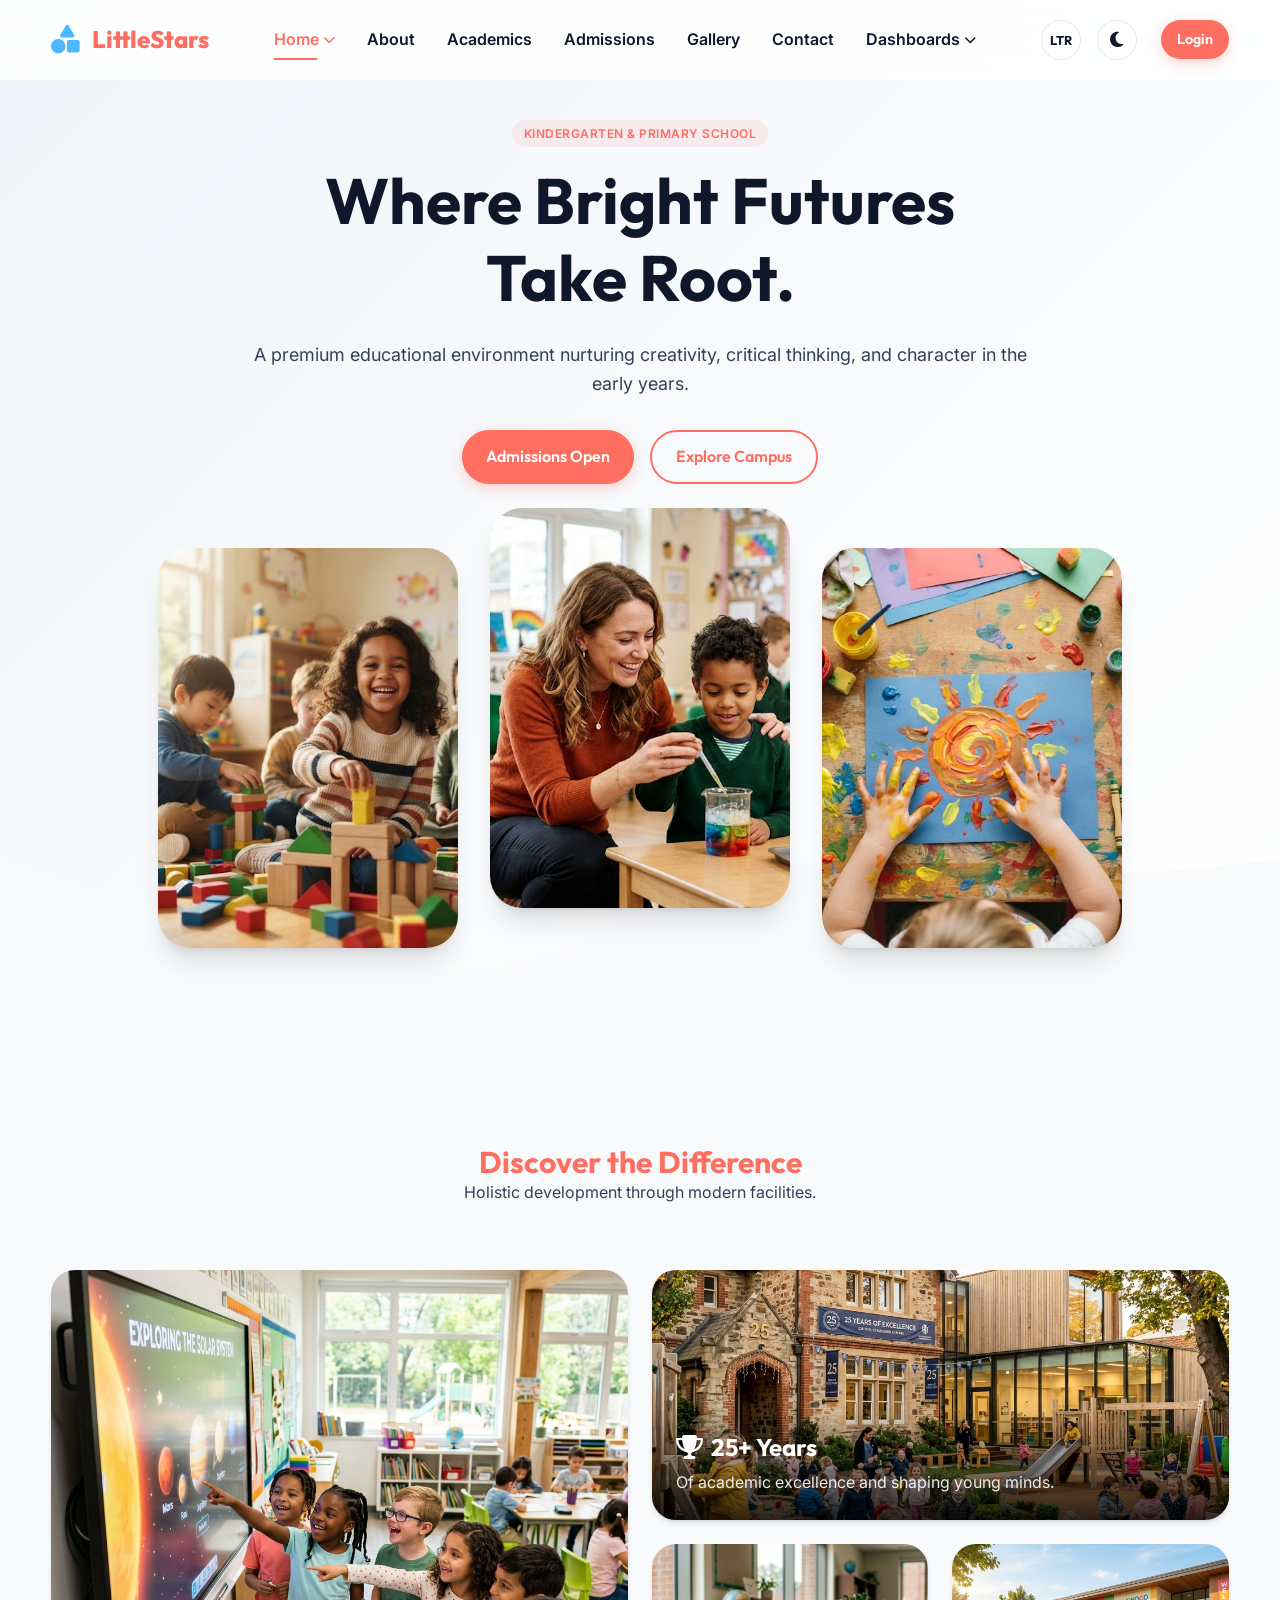
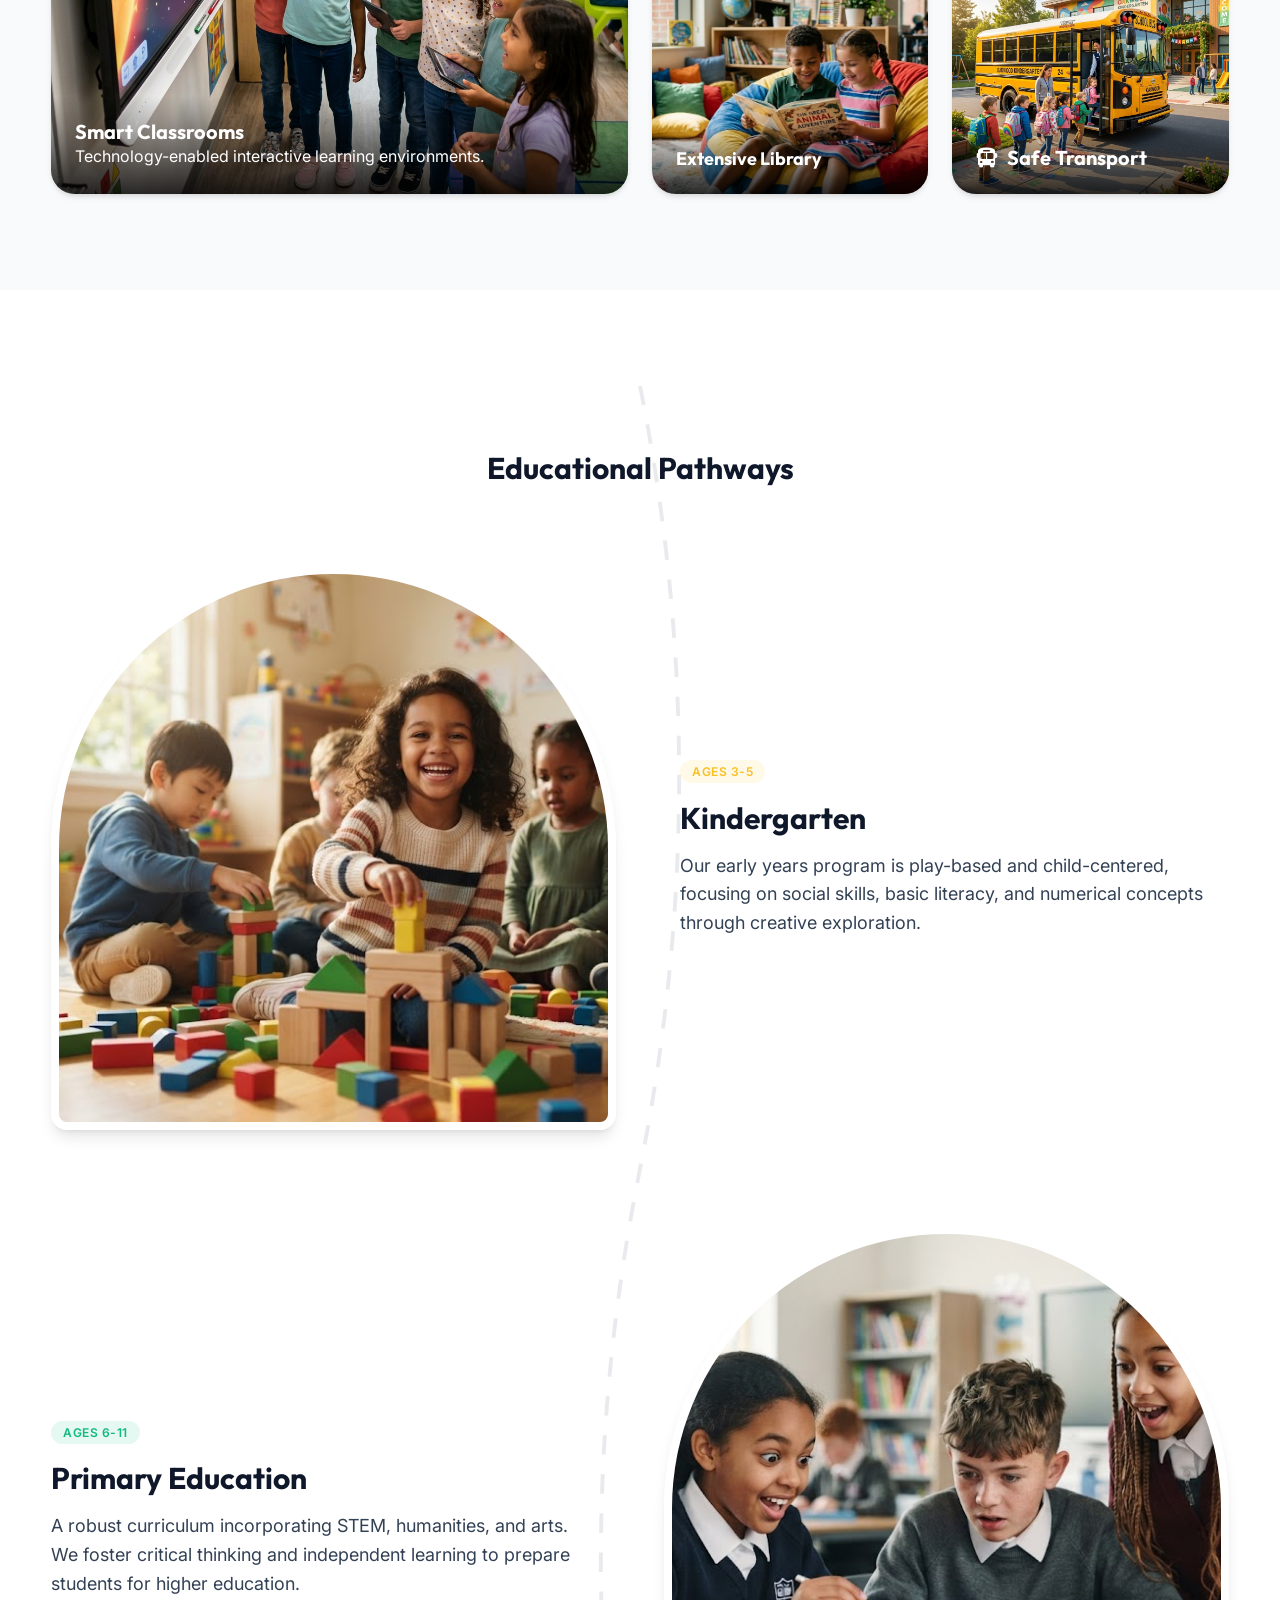
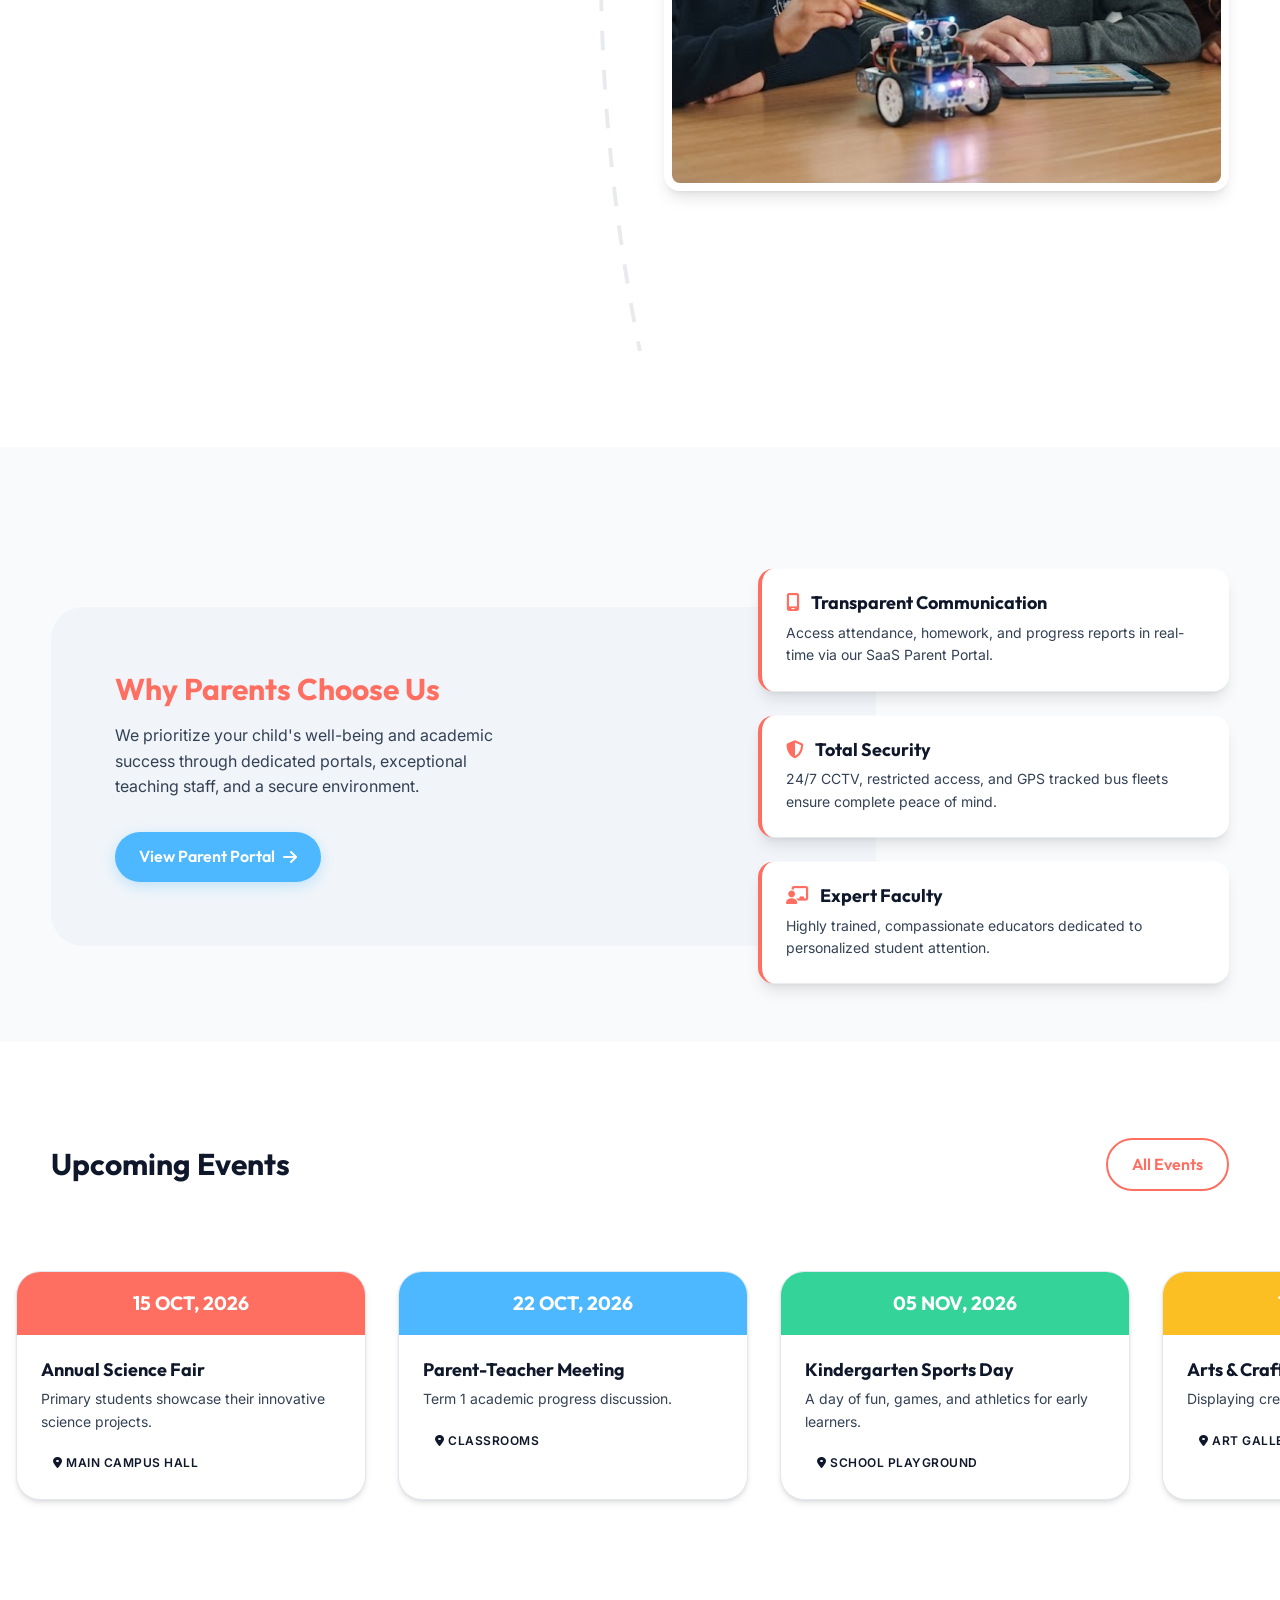
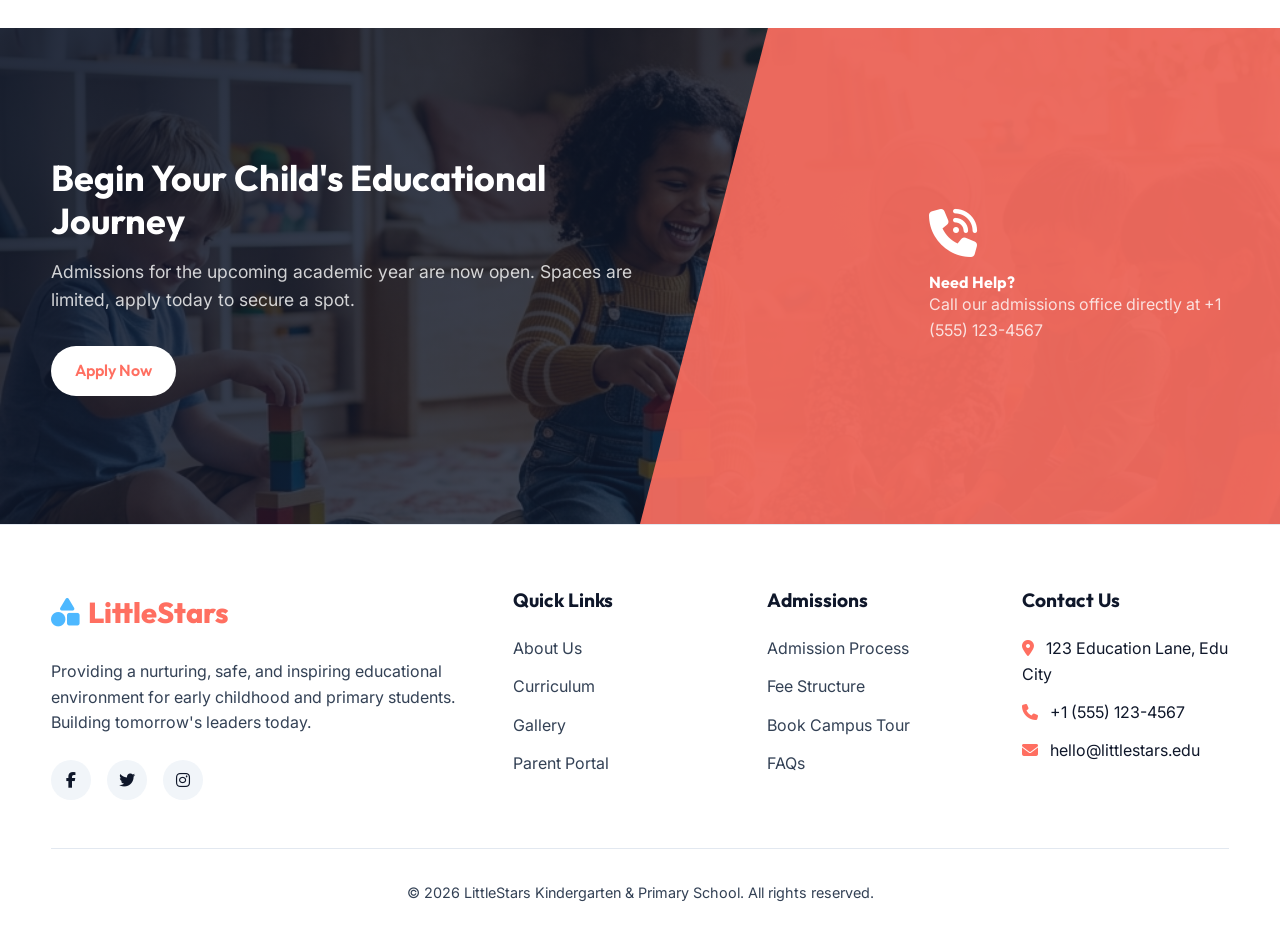
==== commit a048aa19: "Update UI elements: social login colors, slider background, animated floating shapes, responsive map" ====
--- a/index.html
+++ b/index.html
@@ -22,7 +22,7 @@
         
         /* 1. Curved Layered Hero */
         .idx-hero {
-            position: relative; padding: 180px 0 100px;
+            position: relative; padding: 120px 0 100px;
             background: linear-gradient(135deg, var(--bg-surface-alt) 0%, var(--bg-surface) 100%);
             overflow: hidden;
         }
@@ -49,9 +49,9 @@
         .bento-content { position: absolute; bottom: 0; left: 0; width: 100%; padding: 1.5rem; background: linear-gradient(transparent, rgba(0,0,0,0.8)); color: white; }
         .bento-content h3 { color: white; }
         .bento-1 { grid-column: span 2; grid-row: span 2; }
-        .bento-2 { grid-column: span 2; grid-row: span 1; background: var(--primary); display: flex; flex-direction: column; justify-content: center; padding: 2rem; color: white; }
+        .bento-2 { grid-column: span 2; grid-row: span 1; }
         .bento-3 { grid-column: span 1; grid-row: span 1; }
-        .bento-4 { grid-column: span 1; grid-row: span 1; background: var(--accent); display: flex; align-items: center; justify-content: center; flex-direction: column; color: white; text-align: center; }
+        .bento-4 { grid-column: span 1; grid-row: span 1; }
 
         /* 3. Curved Learning Pathway */
         .pathway-container { position: relative; padding: 4rem 0; }
@@ -105,6 +105,21 @@
             .path-step, .path-step:nth-child(even) { flex-direction: column; }
         }
     </style>
+
+  <style>
+    /* Full Height Hero Fix */
+    .idx-hero {
+      min-height: calc(100vh - 80px) !important;
+      display: flex !important;
+      background-size: cover !important;
+      background-position: center !important;
+      background-repeat: no-repeat !important;
+      align-items: center !important;
+    }
+    .idx-hero > .container {
+      width: 100%;
+    }
+  </style>
 </head>
 <body>
 
@@ -209,16 +224,18 @@
                 
                 <div class="bento-grid">
                     <div class="bento-item bento-1 reveal-left">
-                        <img src="images/science_lab.jpeg" alt="Smart Classroom">
+                        <img src="images/smart_classrooms.png" alt="Smart Classroom">
                         <div class="bento-content">
                             <h3 class="text-xl">Smart Classrooms</h3>
                             <p>Technology-enabled interactive learning environments.</p>
                         </div>
                     </div>
                     <div class="bento-item bento-2 reveal">
-                        <i class="fa-solid fa-trophy" style="font-size: 2.5rem; margin-bottom:1rem; opacity:0.8;"></i>
-                        <h3 class="text-2xl font-bold" style="color:white; margin-bottom:0.5rem;"><span class="counter" data-target="25">0</span>+ Years</h3>
-                        <p style="opacity:0.9;">Of academic excellence and shaping young minds.</p>
+                        <img src="images/years_excellence.png" alt="25+ Years of Excellence">
+                        <div class="bento-content">
+                            <h3 class="text-2xl font-bold" style="color:white; margin-bottom:0.5rem;"><i class="fa-solid fa-trophy" style="font-size: 1.5rem; margin-right: 0.5rem;"></i><span class="counter" data-target="25">0</span>+ Years</h3>
+                            <p style="opacity:0.9;">Of academic excellence and shaping young minds.</p>
+                        </div>
                     </div>
                     <div class="bento-item bento-3 reveal-right">
                         <img src="images/library_reading.jpeg" alt="Library">
@@ -227,13 +244,9 @@
                         </div>
                     </div>
                     <div class="bento-item bento-4 reveal">
-                        <i class="fa-solid fa-bus" style="font-size: 2.5rem; margin-bottom:1rem;"></i>
-                        <h3 class="text-xl" style="color:white;">Safe Transport</h3>
-                    </div>
-                    <div class="bento-item bento-3 reveal">
-                        <img src="images/playground.jpeg" alt="Playground">
+                        <img src="images/safe_transport.png" alt="Safe Transport">
                         <div class="bento-content">
-                            <h3 class="text-lg">Active Sports</h3>
+                            <h3 class="text-xl" style="color:white;"><i class="fa-solid fa-bus" style="margin-right:0.5rem;"></i>Safe Transport</h3>
                         </div>
                     </div>
                 </div>
--- a/css/style.css
+++ b/css/style.css
@@ -219,7 +219,7 @@
     cursor: pointer; transition: var(--transition-normal); font-size: 1.1rem;
   }
   .tool-btn:hover { background: var(--bg-main); color: var(--primary); transform: rotate(15deg); }
-  .lang-toggle { width: auto; padding: 0 1rem; border-radius: 20px; font-family: var(--font-heading); font-weight: 700; font-size: 0.9rem; }
+  .lang-toggle { font-family: var(--font-heading); font-weight: 700; font-size: 0.8rem; }
   .lang-toggle:hover { transform: translateY(-2px) rotate(0); }
   .mobile-menu-toggle { display: none; }
   
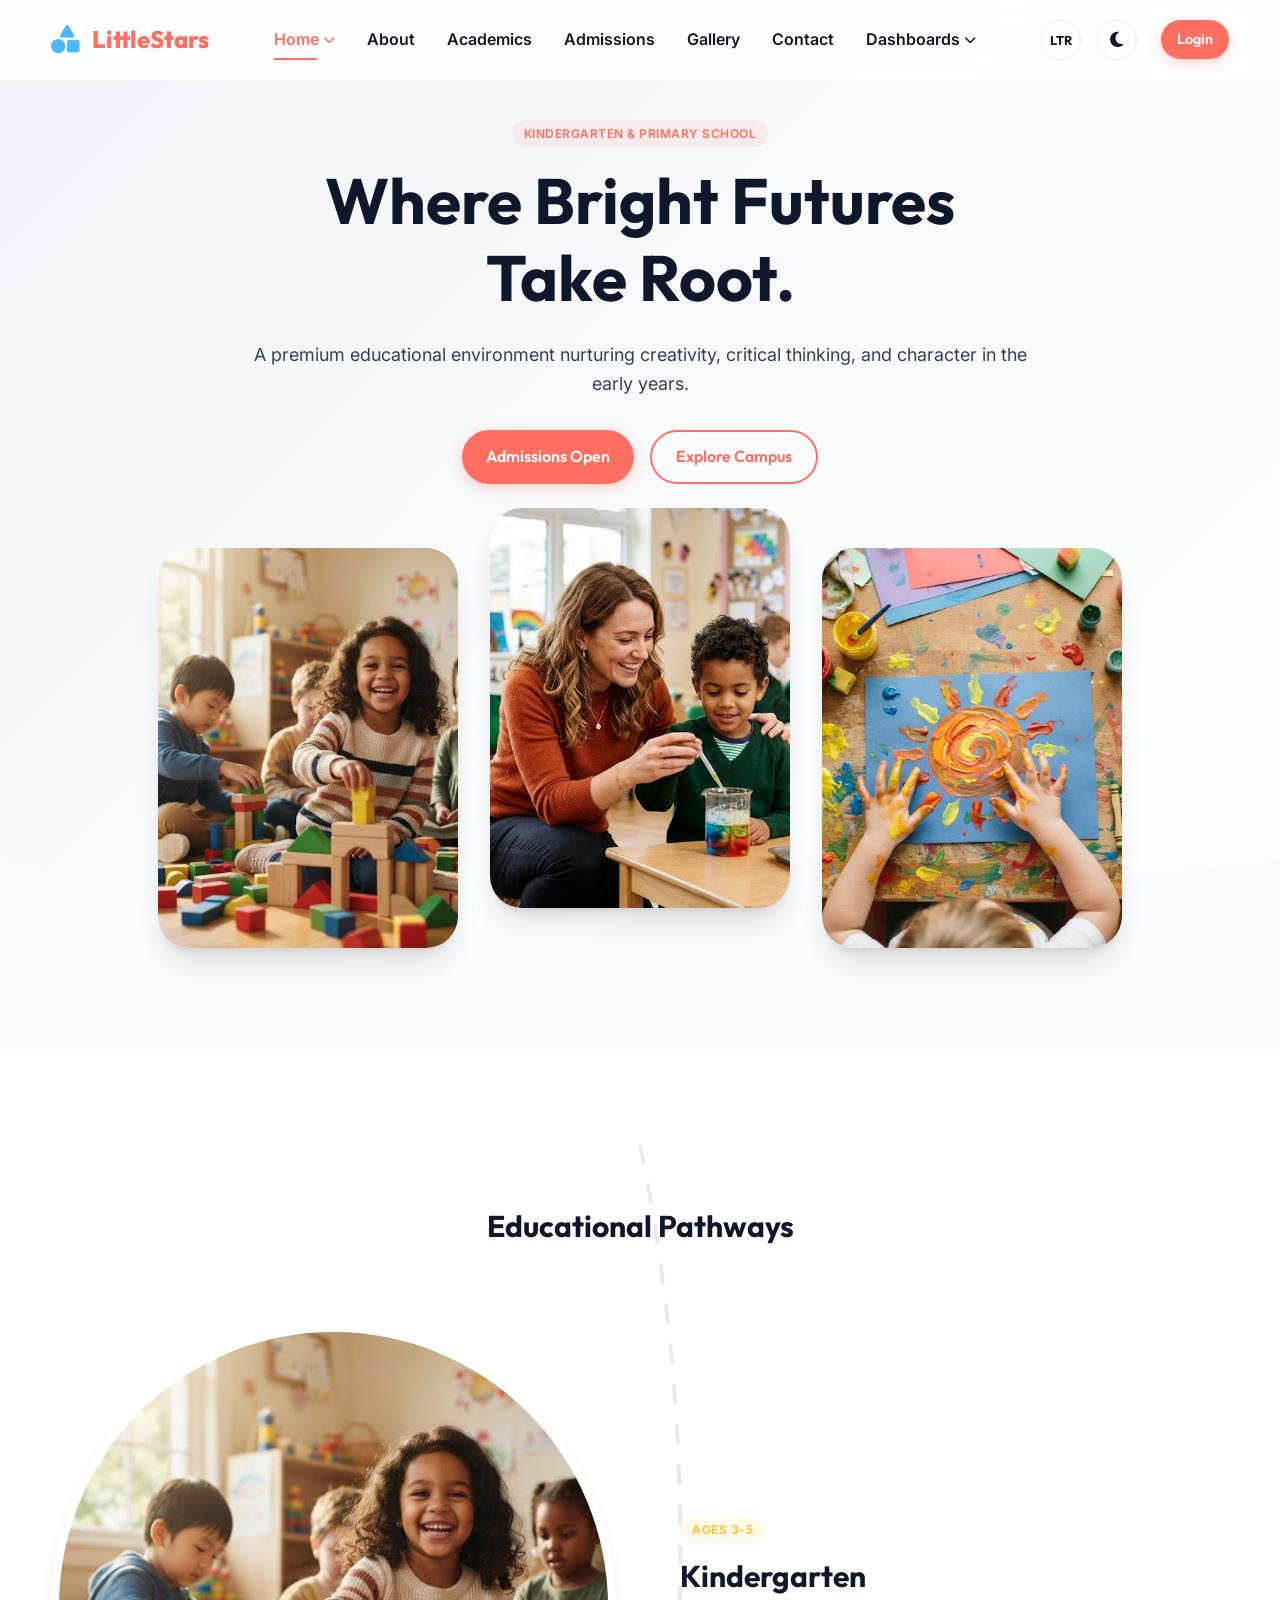
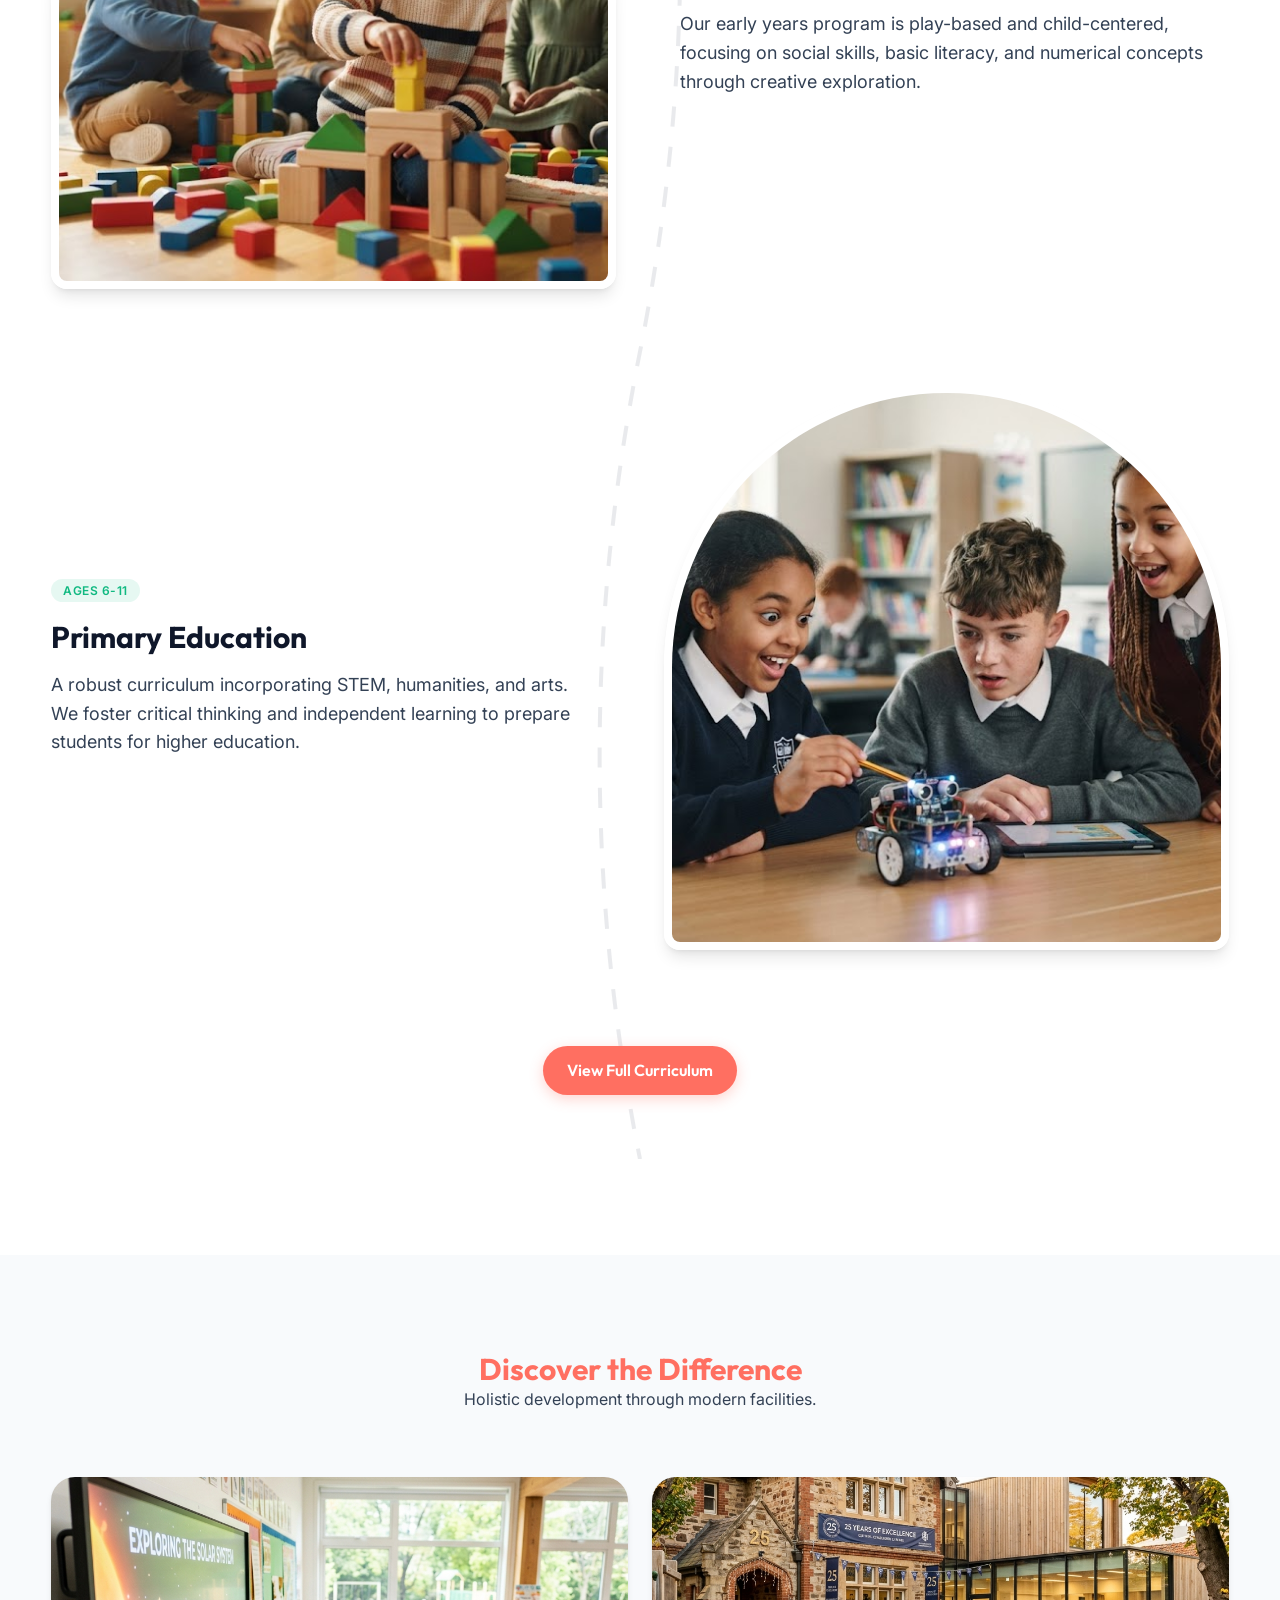
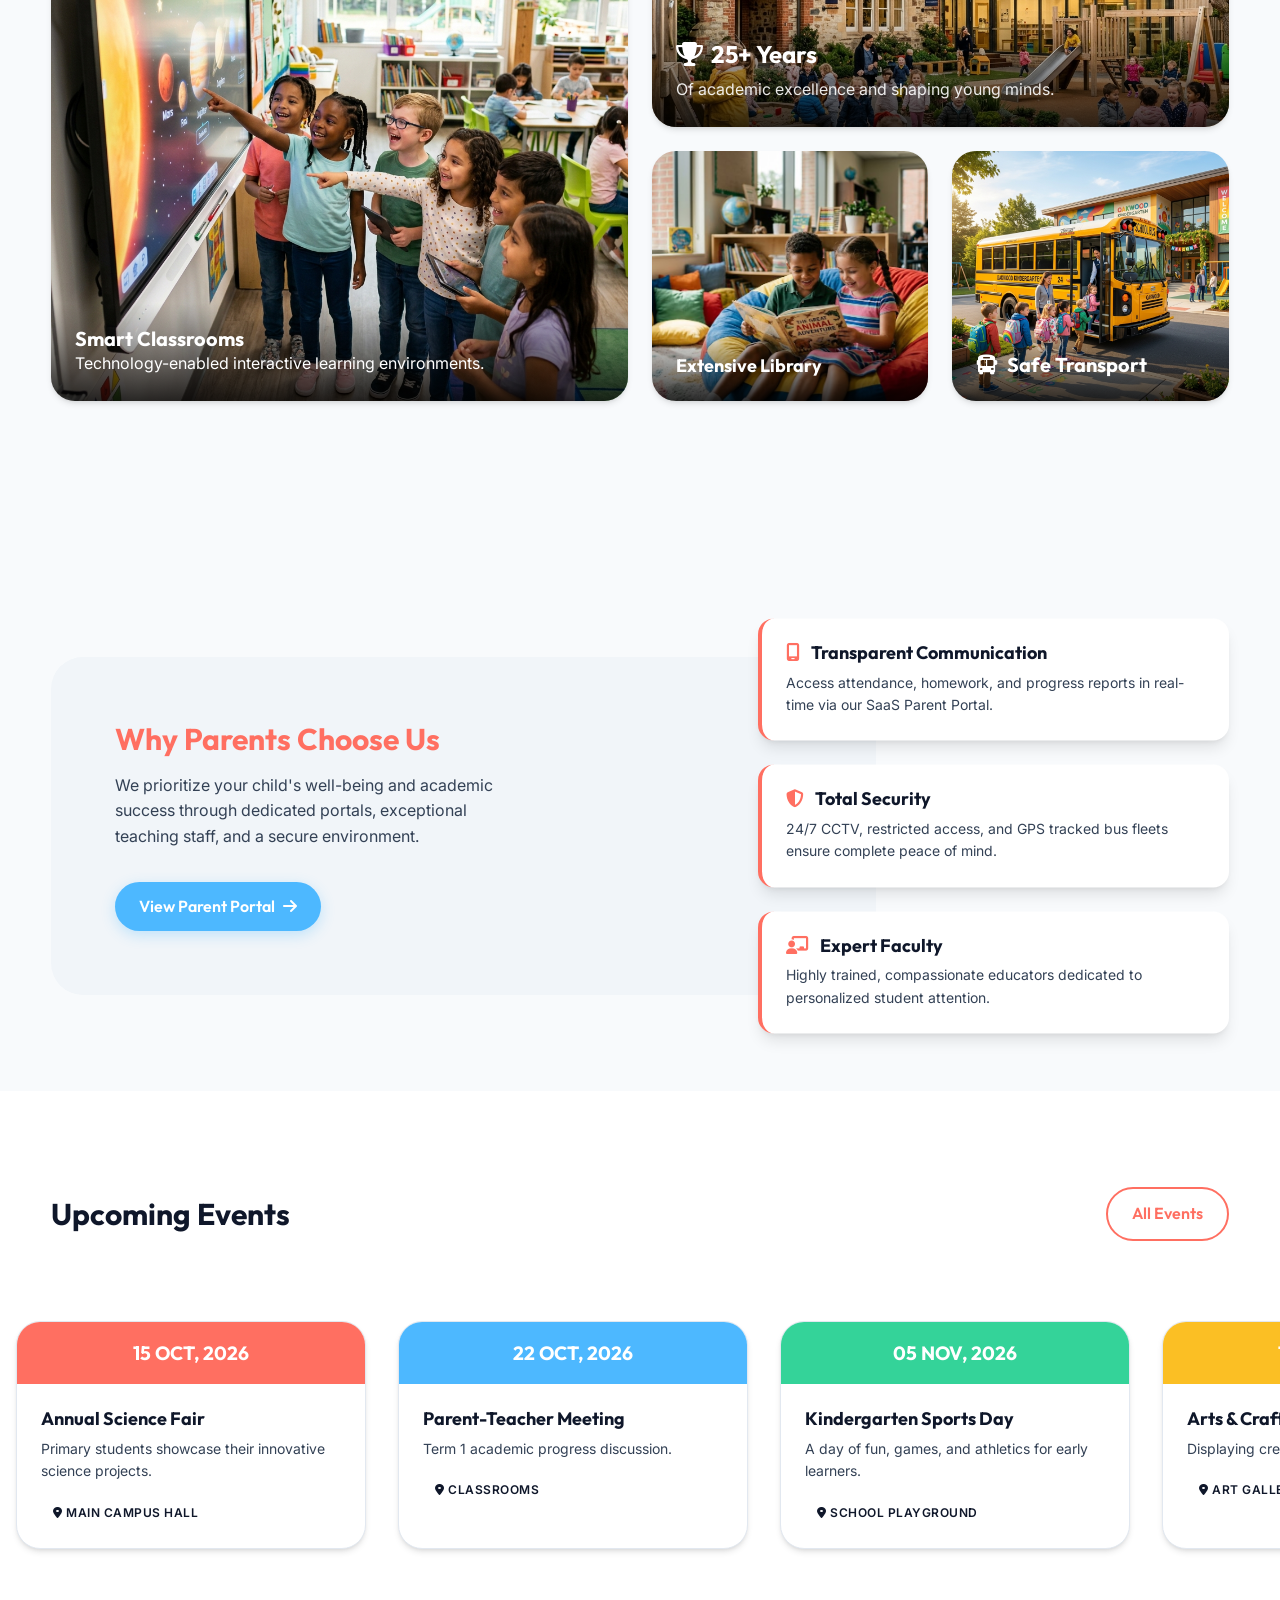
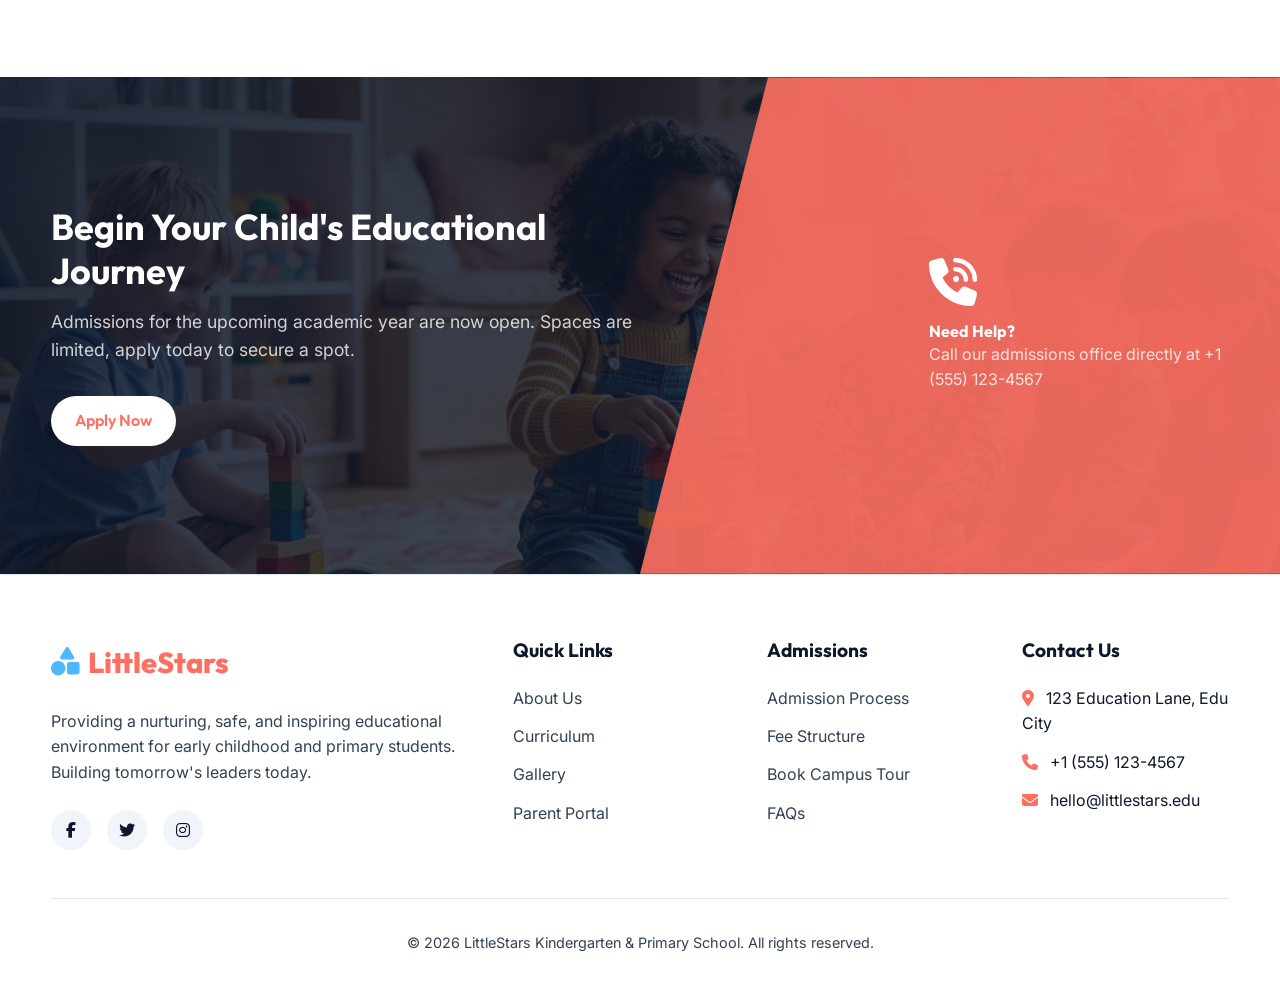
==== commit da571a58: "Add sign out buttons to dashboards, fix mobile login toggle CSS, and reorder homepage layout for bet" ====
--- a/index.html
+++ b/index.html
@@ -214,7 +214,46 @@
             </div>
         </section>
 
-        <!-- 2. School Highlights (Bento grid) -->
+        <!-- 2. Learning Programs (Curved learning pathway) -->
+        <section class="section-padding" style="background: var(--bg-surface);">
+            <div class="container pathway-container">
+                <svg class="pathway-svg" viewBox="0 0 100 800" preserveAspectRatio="none">
+                    <path d="M50,0 Q90,200 50,400 T50,800" fill="none" stroke-width="2" stroke-dasharray="10,10"></path>
+                </svg>
+
+                <div class="text-center reveal" style="margin-bottom: 5rem;">
+                    <h2 class="text-3xl">Educational Pathways</h2>
+                </div>
+
+                <div class="path-step reveal-left">
+                    <div class="path-img">
+                        <img src="images/hero_blocks.jpeg" alt="Kindergarten">
+                    </div>
+                    <div class="path-text">
+                        <span class="badge badge-warning">Ages 3-5</span>
+                        <h3 class="text-3xl" style="margin: 1rem 0;">Kindergarten</h3>
+                        <p class="text-muted text-lg">Our early years program is play-based and child-centered, focusing on social skills, basic literacy, and numerical concepts through creative exploration.</p>
+                    </div>
+                </div>
+
+                <div class="path-step reveal-right">
+                    <div class="path-img">
+                        <img src="images/robotics.jpeg" alt="Primary School">
+                    </div>
+                    <div class="path-text">
+                        <span class="badge badge-success">Ages 6-11</span>
+                        <h3 class="text-3xl" style="margin: 1rem 0;">Primary Education</h3>
+                        <p class="text-muted text-lg">A robust curriculum incorporating STEM, humanities, and arts. We foster critical thinking and independent learning to prepare students for higher education.</p>
+                    </div>
+                </div>
+
+                <div class="text-center reveal" style="margin-top: 4rem;">
+                    <a href="academics.html" class="btn btn-primary">View Full Curriculum</a>
+                </div>
+            </div>
+        </section>
+
+        <!-- 3. School Highlights (Bento grid) -->
         <section class="section-padding" style="background: var(--bg-main);">
             <div class="container">
                 <div class="text-center reveal" style="margin-bottom: 4rem;">
@@ -248,41 +287,6 @@
                         <div class="bento-content">
                             <h3 class="text-xl" style="color:white;"><i class="fa-solid fa-bus" style="margin-right:0.5rem;"></i>Safe Transport</h3>
                         </div>
-                    </div>
-                </div>
-            </div>
-        </section>
-
-        <!-- 3. Learning Programs (Curved learning pathway) -->
-        <section class="section-padding" style="background: var(--bg-surface);">
-            <div class="container pathway-container">
-                <svg class="pathway-svg" viewBox="0 0 100 800" preserveAspectRatio="none">
-                    <path d="M50,0 Q90,200 50,400 T50,800" fill="none" stroke-width="2" stroke-dasharray="10,10"></path>
-                </svg>
-
-                <div class="text-center reveal" style="margin-bottom: 5rem;">
-                    <h2 class="text-3xl">Educational Pathways</h2>
-                </div>
-
-                <div class="path-step reveal-left">
-                    <div class="path-img">
-                        <img src="images/hero_blocks.jpeg" alt="Kindergarten">
-                    </div>
-                    <div class="path-text">
-                        <span class="badge badge-warning">Ages 3-5</span>
-                        <h3 class="text-3xl" style="margin: 1rem 0;">Kindergarten</h3>
-                        <p class="text-muted text-lg">Our early years program is play-based and child-centered, focusing on social skills, basic literacy, and numerical concepts through creative exploration.</p>
-                    </div>
-                </div>
-
-                <div class="path-step reveal-right">
-                    <div class="path-img">
-                        <img src="images/robotics.jpeg" alt="Primary School">
-                    </div>
-                    <div class="path-text">
-                        <span class="badge badge-success">Ages 6-11</span>
-                        <h3 class="text-3xl" style="margin: 1rem 0;">Primary Education</h3>
-                        <p class="text-muted text-lg">A robust curriculum incorporating STEM, humanities, and arts. We foster critical thinking and independent learning to prepare students for higher education.</p>
                     </div>
                 </div>
             </div>
